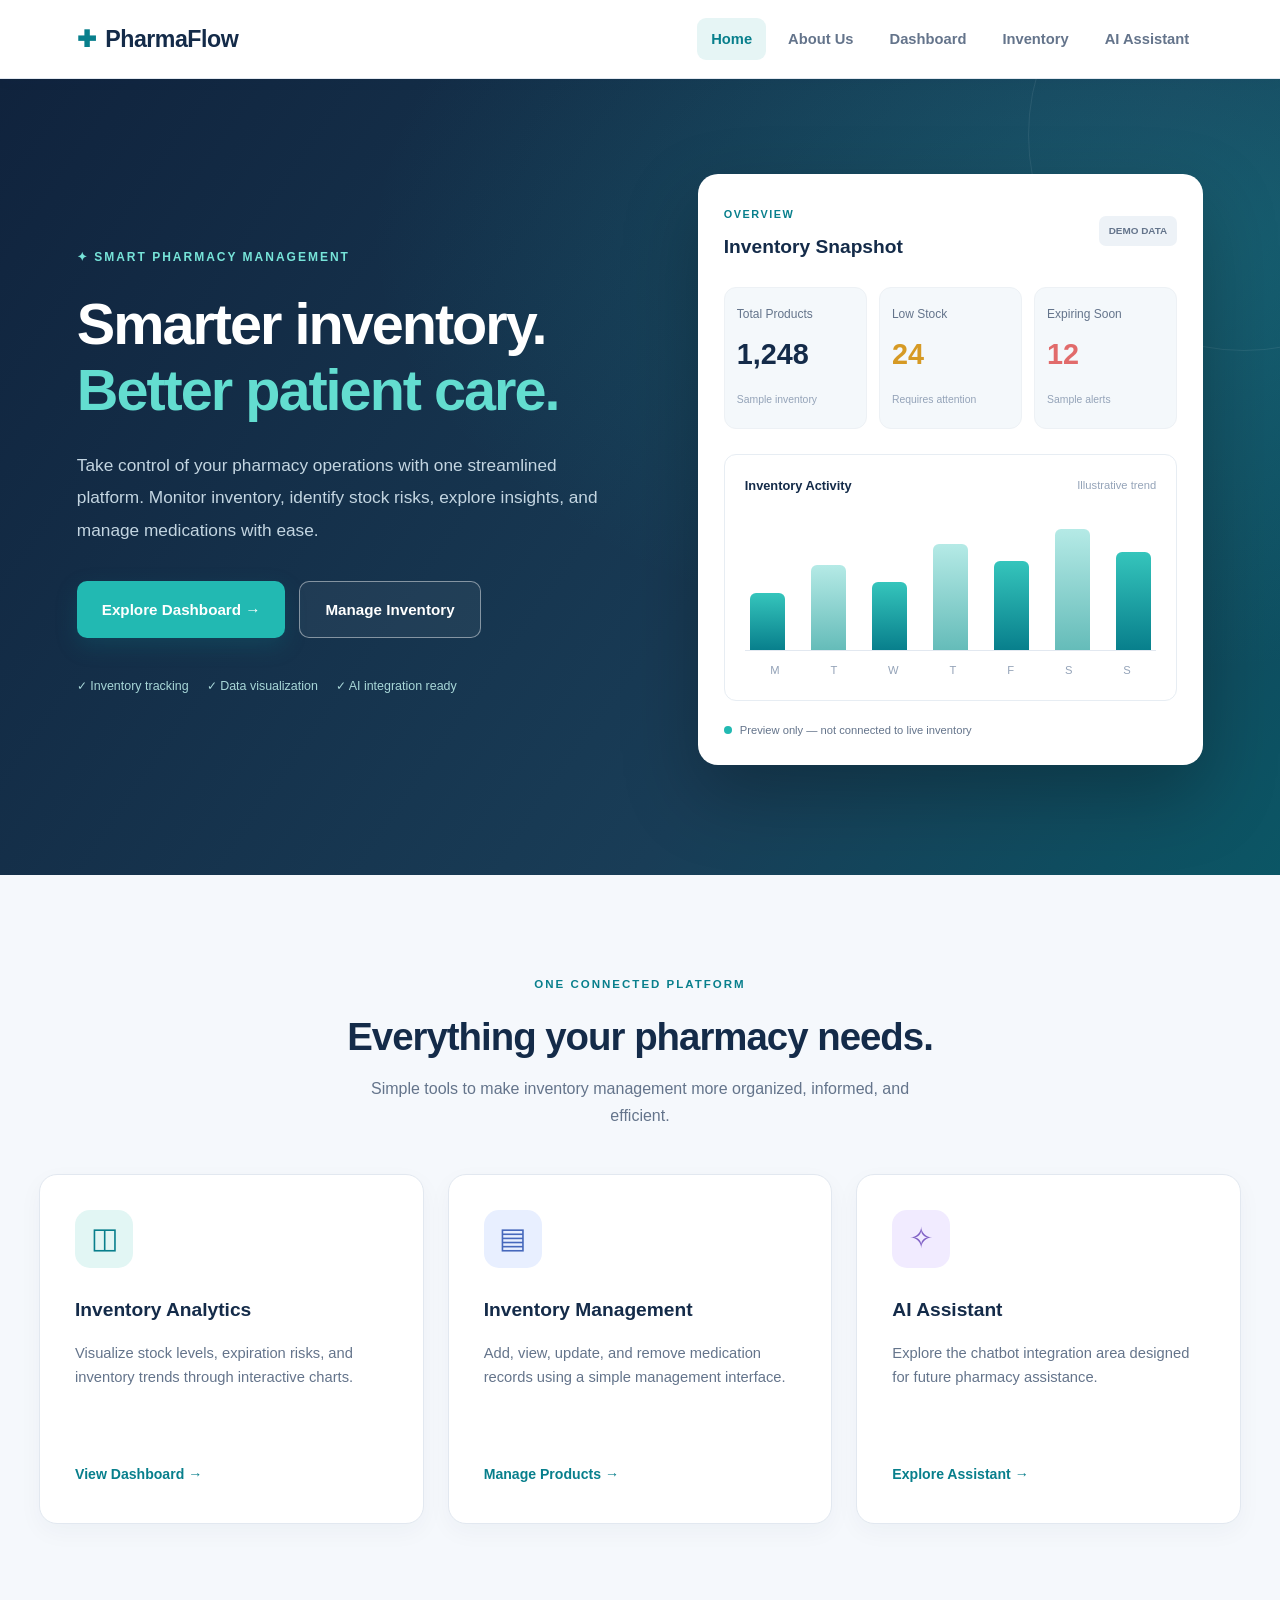
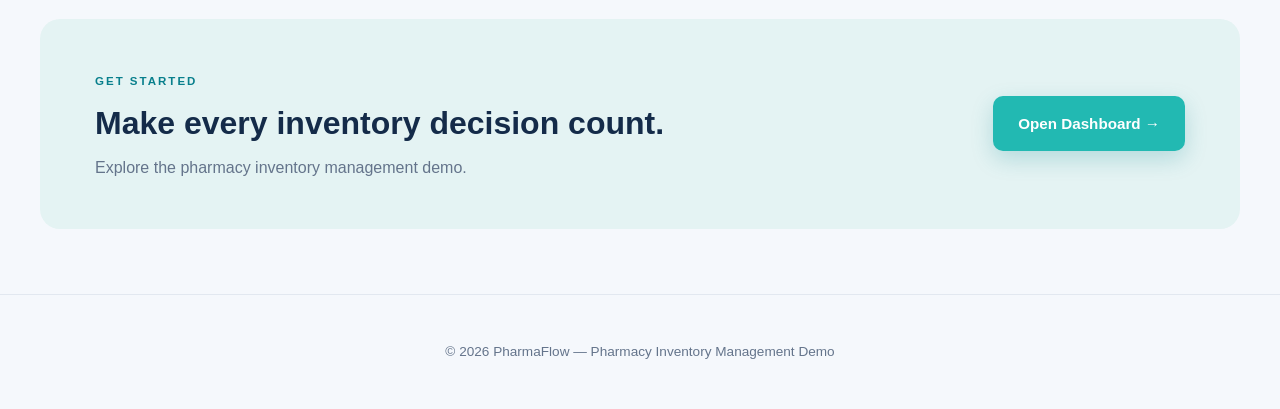
==== Assingment 3 Pharmacy Website/index.html @ 1800942c "Add project files." ====
<!doctype html>
<html lang="en">
<head>
    <meta charset="utf-8">
    <meta name="viewport" content="width=device-width, initial-scale=1">
    <title>PharmaFlow | Inventory Intelligence</title>
    <link rel="stylesheet" href="css/site.css">
</head>

<body class="home-page">

    <header>
        <nav class="site-nav">
            <a class="brand" href="index.html">PharmaFlow</a>
            <div class="nav-links">
                <a class="active" href="index.html">Home</a>
                <a href="aboutus.html">About Us</a>
                <a href="dashboard.html">Dashboard</a>
                <a href="crud.html">Inventory</a>
                <a href="bot.html">AI Assistant</a>
            </div>
        </nav>
    </header>

    <main>

        <!-- HERO SECTION -->
        <section class="home-hero">
            <div class="hero-inner">

                <div class="hero-content">
                    <span class="eyebrow">
                        ✦ SMART PHARMACY MANAGEMENT
                    </span>

                    <h1>
                        Smarter inventory.<br>
                        <span>Better patient care.</span>
                    </h1>

                    <p>
                        Take control of your pharmacy operations
                        with one streamlined platform. Monitor
                        inventory, identify stock risks, explore
                        insights, and manage medications with ease.
                    </p>

                    <div class="hero-buttons">
                        <a href="dashboard.html" class="hero-btn primary">
                            Explore Dashboard &rarr;
                        </a>
                        <a href="crud.html" class="hero-btn secondary">
                            Manage Inventory
                        </a>
                    </div>

                    <div class="hero-highlights">
                        <span>✓ Inventory tracking</span>
                        <span>✓ Data visualization</span>
                        <span>✓ AI integration ready</span>
                    </div>
                </div>

                <!-- DASHBOARD PREVIEW -->
                <div class="hero-preview">
                    <div class="preview-top">
                        <div>
                            <span class="preview-label">OVERVIEW</span>
                            <h3>Inventory Snapshot</h3>
                        </div>
                        <span class="demo-tag">DEMO DATA</span>
                    </div>

                    <div class="preview-stats">
                        <div class="preview-stat">
                            <span>Total Products</span>
                            <strong>1,248</strong>
                            <small>Sample inventory</small>
                        </div>

                        <div class="preview-stat">
                            <span>Low Stock</span>
                            <strong class="warning-text">24</strong>
                            <small>Requires attention</small>
                        </div>

                        <div class="preview-stat">
                            <span>Expiring Soon</span>
                            <strong class="danger-text">12</strong>
                            <small>Sample alerts</small>
                        </div>
                    </div>

                    <div class="preview-chart">
                        <div class="chart-heading">
                            <strong>Inventory Activity</strong>
                            <span>Illustrative trend</span>
                        </div>

                        <div class="bar-chart" aria-label="Decorative sample bar chart">
                            <div style="height:44%"></div>
                            <div style="height:66%"></div>
                            <div style="height:53%"></div>
                            <div style="height:82%"></div>
                            <div style="height:69%"></div>
                            <div style="height:94%"></div>
                            <div style="height:76%"></div>
                        </div>

                        <div class="chart-days">
                            <span>M</span><span>T</span><span>W</span>
                            <span>T</span><span>F</span><span>S</span>
                            <span>S</span>
                        </div>
                    </div>

                    <div class="preview-bottom">
                        <span class="status-dot"></span>
                        Preview only — not connected to live inventory
                    </div>
                </div>

            </div>
        </section>

        <!-- FEATURES -->
        <section class="home-features container">

            <div class="section-intro">
                <span class="section-kicker">ONE CONNECTED PLATFORM</span>
                <h2>Everything your pharmacy needs.</h2>
                <p>
                    Simple tools to make inventory management
                    more organized, informed, and efficient.
                </p>
            </div>

            <div class="feature-grid">

                <a href="dashboard.html" class="feature-tile">
                    <div class="feature-icon teal">◫</div>
                    <h3>Inventory Analytics</h3>
                    <p>
                        Visualize stock levels, expiration risks,
                        and inventory trends through interactive charts.
                    </p>
                    <span class="feature-link">View Dashboard &rarr;</span>
                </a>

                <a href="crud.html" class="feature-tile">
                    <div class="feature-icon blue">▤</div>
                    <h3>Inventory Management</h3>
                    <p>
                        Add, view, update, and remove medication
                        records using a simple management interface.
                    </p>
                    <span class="feature-link">Manage Products &rarr;</span>
                </a>

                <a href="bot.html" class="feature-tile">
                    <div class="feature-icon purple">✧</div>
                    <h3>AI Assistant</h3>
                    <p>
                        Explore the chatbot integration area
                        designed for future pharmacy assistance.
                    </p>
                    <span class="feature-link">Explore Assistant &rarr;</span>
                </a>

            </div>
        </section>

        <!-- CTA -->
        <section class="home-cta">
            <div>
                <span class="section-kicker">GET STARTED</span>
                <h2>Make every inventory decision count.</h2>
                <p>
                    Explore the pharmacy inventory management demo.
                </p>
            </div>
            <a href="dashboard.html" class="hero-btn primary">
                Open Dashboard &rarr;
            </a>
        </section>

    </main>

    <footer class="site-footer">
        <p>© 2026 PharmaFlow — Pharmacy Inventory Management Demo</p>
    </footer>

    <script src="js/main.js"></script>
</body>
</html>
---- Assingment 3 Pharmacy Website/css/site.css ----
/* PHARMACY INVENTORY MANAGEMENT SYSTEM */
/* Modern healthcare dashboard design */

:root {
    --accent: #087f8c;
    --accent-dark: #066875;
    --navy: #142b49;
    --muted: #64748b;
    --bg: #f3f7fb;
    --white: #ffffff;
    --border: #e2e8f0;
    --shadow: 0 8px 28px rgba(20,43,73,.06);
    --radius: 16px;
}

* {
    box-sizing: border-box;
}

body {
    font-family: "Segoe UI", Roboto, Arial, sans-serif;
    margin: 0;
    background: var(--bg);
    color: var(--navy);
    line-height: 1.65;
    min-height: 100vh;
}

/* NAVIGATION */

.site-nav {
    display: flex;
    align-items: center;
    justify-content: space-between;
    gap: 20px;
    background: var(--white);
    padding: 18px 5%;
    border-bottom: 1px solid var(--border);
    box-shadow: 0 2px 14px rgba(20,43,73,.04);
    position: sticky;
    top: 0;
    z-index: 100;
}

    .site-nav .brand {
        font-size: 1.35rem;
        font-weight: 800;
        color: var(--navy);
        text-decoration: none;
        letter-spacing: -.5px;
    }

        .site-nav .brand::before {
            content: "✚";
            color: var(--accent);
            margin-right: 10px;
        }

.nav-links {
    display: flex;
    align-items: center;
    flex-wrap: wrap;
    gap: 8px;
}

    .nav-links a {
        margin: 0;
        padding: 9px 14px;
        text-decoration: none;
        color: var(--muted);
        font-size: .92rem;
        font-weight: 600;
        border-radius: 9px;
        transition: .2s ease;
    }

        .nav-links a:hover,
        .nav-links a:focus-visible {
            background: #e8f6f6;
            color: var(--accent);
        }

/* PAGE LAYOUT */

.container {
    max-width: 1200px;
    margin: 45px auto;
    padding: 0 24px;
}

h1 {
    font-size: clamp(2rem, 4vw, 3.2rem);
    font-weight: 800;
    line-height: 1.2;
    letter-spacing: -1.5px;
    margin-bottom: 20px;
    color: var(--navy);
}

h2 {
    font-size: 1.45rem;
    font-weight: 750;
    color: var(--navy);
    line-height: 1.3;
}

h3 {
    color: var(--navy);
    font-weight: 700;
}

p {
    color: var(--muted);
}

/* HOME PAGE */

.container > h1:first-child {
    max-width: 850px;
}

    .container > h1:first-child + p {
        font-size: 1.12rem;
        max-width: 850px;
        line-height: 1.9;
        margin-bottom: 38px;
    }

.features {
    display: flex;
    gap: 24px;
    margin-top: 32px;
}

    .features article {
        background: var(--white);
        padding: 34px 28px;
        border-radius: var(--radius);
        flex: 1;
        border: 1px solid var(--border);
        box-shadow: var(--shadow);
        transition: transform .25s ease, box-shadow .25s ease;
    }

        .features article:hover {
            transform: translateY(-5px);
            box-shadow: 0 16px 35px rgba(20,43,73,.11);
        }

        .features article::before {
            content: "✦";
            display: flex;
            align-items: center;
            justify-content: center;
            width: 52px;
            height: 52px;
            border-radius: 14px;
            background: #e6f5f5;
            color: var(--accent);
            font-size: 1.8rem;
            margin-bottom: 20px;
        }

        .features article h2 {
            font-size: 1.25rem;
            margin: 0 0 12px;
        }

        .features article p {
            font-size: .95rem;
            margin-bottom: 0;
        }

/* DASHBOARD CHARTS */

.charts {
    display: grid;
    grid-template-columns: repeat(auto-fit, minmax(280px, 1fr));
    gap: 24px;
    margin-top: 30px;
}

.chart-card {
    background: var(--white);
    padding: 26px;
    border-radius: var(--radius);
    border: 1px solid var(--border);
    box-shadow: var(--shadow);
    min-width: 0;
}

    .chart-card h2,
    .chart-card h3 {
        margin-top: 0;
        padding-bottom: 14px;
        border-bottom: 1px solid var(--border);
    }

    .chart-card canvas {
        max-width: 100%;
    }

/* INVENTORY CRUD */

.crud {
    background: var(--white);
    padding: 28px;
    border-radius: var(--radius);
    border: 1px solid var(--border);
    box-shadow: var(--shadow);
    margin-top: 25px;
}

    .crud form {
        display: grid;
        grid-template-columns: repeat(auto-fit, minmax(200px, 1fr));
        gap: 18px;
        align-items: end;
        margin-bottom: 24px;
    }

    .crud label {
        display: flex;
        flex-direction: column;
        gap: 7px;
        color: var(--navy);
        font-size: .9rem;
        font-weight: 650;
    }

input,
select,
textarea {
    width: 100%;
    padding: 12px 14px;
    border: 1px solid #cbd5e1;
    border-radius: 9px;
    font: inherit;
    color: var(--navy);
    background: #fff;
    transition: border-color .2s, box-shadow .2s;
}

    input:focus,
    select:focus,
    textarea:focus {
        outline: none;
        border-color: var(--accent);
        box-shadow: 0 0 0 3px rgba(8,127,140,.12);
    }

.form-actions {
    grid-column: 1 / -1;
    display: flex;
    flex-wrap: wrap;
    gap: 10px;
}

/* BUTTONS */

button,
input[type="submit"],
.btn {
    display: inline-block;
    background: var(--accent);
    color: white;
    border: 1px solid transparent;
    border-radius: 9px;
    padding: 11px 20px;
    font: inherit;
    font-weight: 650;
    cursor: pointer;
    transition: background .2s, transform .2s;
}

    button:hover,
    input[type="submit"]:hover,
    .btn:hover {
        background: var(--accent-dark);
        transform: translateY(-1px);
    }

    button:focus-visible,
    a:focus-visible {
        outline: 3px solid #69cbd1;
        outline-offset: 3px;
    }

    button:disabled {
        opacity: .5;
        cursor: not-allowed;
        transform: none;
    }

/* INVENTORY TABLE */

table {
    width: 100%;
    border-collapse: separate;
    border-spacing: 0;
    background: var(--white);
    border: 1px solid var(--border);
    border-radius: 12px;
    overflow: hidden;
    margin-top: 24px;
}

th {
    background: #eaf3f7;
    color: var(--navy);
    font-size: .82rem;
    text-transform: uppercase;
    letter-spacing: .6px;
    font-weight: 750;
}

th,
td {
    padding: 16px 18px;
    border-bottom: 1px solid var(--border);
    text-align: left;
}

tbody tr:hover {
    background: #f5fafb;
}

tbody tr:last-child td {
    border-bottom: none;
}

td button {
    padding: 7px 12px;
    font-size: .85rem;
    margin: 2px;
}

/* ABOUT US */

.team {
    display: flex;
    flex-wrap: wrap;
    gap: 24px;
    margin-top: 28px;
}

.member {
    background: var(--white);
    padding: 30px;
    border-radius: var(--radius);
    border: 1px solid var(--border);
    box-shadow: var(--shadow);
    flex: 1;
    min-width: 230px;
}

    .member h2,
    .member h3 {
        margin-top: 0;
    }

/* CHATBOT */

.bot-embed {
    background: var(--white);
    padding: 30px;
    border-radius: var(--radius);
    border: 1px solid var(--border);
    box-shadow: var(--shadow);
    margin-top: 24px;
    min-height: 260px;
}

    .bot-embed iframe {
        width: 100%;
        border: none;
        border-radius: 10px;
    }

/* FOOTER */

.site-footer {
    padding: 32px 20px;
    text-align: center;
    color: var(--muted);
    font-size: .85rem;
    margin-top: 60px;
    border-top: 1px solid var(--border);
}

/* MOBILE */

@media (max-width: 768px) {
    .site-nav {
        flex-direction: column;
        align-items: flex-start;
        padding: 16px 20px;
    }

    .nav-links {
        gap: 4px;
    }

        .nav-links a {
            padding: 8px 10px;
        }

    .container {
        margin: 28px auto;
        padding: 0 16px;
    }

    .features,
    .team {
        flex-direction: column;
    }

        .features article {
            padding: 25px;
        }

    .crud {
        padding: 18px;
    }

    .chart-card {
        padding: 18px;
    }

    th,
    td {
        padding: 10px;
        font-size: .85rem;
    }
}

/* ===== PHARMAFLOW HOMEPAGE ===== */

.home-page {
    background: #f5f8fc;
}

    .home-page .site-nav {
        padding: 18px 6%;
    }

        .home-page .site-nav .brand {
            font-size: 1.45rem;
        }

    .home-page .nav-links a.active {
        background: #e6f5f5;
        color: #087f8c;
    }

/* HERO */

.home-hero {
    background: radial-gradient(ellipse at 90% 20%, rgba(26, 175, 177, .25), transparent 48%), linear-gradient(125deg, #10233d, #193d57 65%, #0b5665);
    padding: 95px 6% 110px;
    position: relative;
    overflow: hidden;
}

    .home-hero::after {
        content: "";
        position: absolute;
        width: 430px;
        height: 430px;
        border: 1px solid rgba(255,255,255,.08);
        border-radius: 50%;
        right: -180px;
        top: -160px;
        pointer-events: none;
    }

.hero-inner {
    max-width: 1250px;
    margin: auto;
    display: grid;
    grid-template-columns: 1.1fr 1fr;
    align-items: center;
    gap: 65px;
}

.hero-content {
    position: relative;
    z-index: 1;
}

.eyebrow {
    display: inline-block;
    color: #77e4d9;
    font-size: .75rem;
    font-weight: 800;
    letter-spacing: 2px;
    margin-bottom: 25px;
}

.home-hero h1 {
    color: white;
    font-size: clamp(2.6rem, 4.5vw, 4.5rem);
    line-height: 1.13;
    letter-spacing: -2px;
    margin: 0 0 26px;
}

    .home-hero h1 span {
        color: #63ddd0;
    }

.home-hero p {
    color: #c3d5e1;
    font-size: 1.08rem;
    line-height: 1.9;
    max-width: 540px;
    margin-bottom: 34px;
}

.hero-buttons {
    display: flex;
    gap: 14px;
    flex-wrap: wrap;
}

.hero-btn {
    display: inline-flex;
    align-items: center;
    justify-content: center;
    padding: 15px 25px;
    border-radius: 10px;
    font-size: .95rem;
    font-weight: 750;
    text-decoration: none;
    transition: .25s ease;
}

    .hero-btn.primary {
        background: #22b9b2;
        color: #fff;
        box-shadow: 0 8px 22px rgba(10, 130, 140, .22);
    }

        .hero-btn.primary:hover {
            background: #149b99;
            transform: translateY(-3px);
        }

    .hero-btn.secondary {
        border: 1px solid rgba(255,255,255,.45);
        color: white;
        background: rgba(255,255,255,.05);
    }

        .hero-btn.secondary:hover {
            background: rgba(255,255,255,.15);
        }

.hero-highlights {
    display: flex;
    flex-wrap: wrap;
    gap: 18px;
    margin-top: 38px;
    color: #a8d7d8;
    font-size: .78rem;
}

/* DASHBOARD PREVIEW */

.hero-preview {
    background: white;
    border-radius: 20px;
    padding: 26px;
    box-shadow: 0 30px 75px rgba(0,0,0,.25);
    position: relative;
    z-index: 1;
}

.preview-top {
    display: flex;
    align-items: center;
    justify-content: space-between;
    gap: 12px;
    margin-bottom: 25px;
}

.preview-label {
    color: #087f8c;
    font-size: .68rem;
    font-weight: 800;
    letter-spacing: 1.5px;
}

.preview-top h3 {
    margin: 4px 0 0;
    font-size: 1.2rem;
}

.demo-tag {
    background: #edf2f7;
    color: #64748b;
    font-size: .62rem;
    font-weight: 800;
    padding: 7px 10px;
    border-radius: 7px;
    white-space: nowrap;
}

.preview-stats {
    display: grid;
    grid-template-columns: repeat(3, 1fr);
    gap: 12px;
}

.preview-stat {
    background: #f4f8fb;
    border: 1px solid #edf1f5;
    padding: 17px 12px;
    border-radius: 12px;
    min-width: 0;
}

    .preview-stat span {
        display: block;
        color: #64748b;
        font-size: .75rem;
    }

    .preview-stat strong {
        display: block;
        color: #142b49;
        font-size: 1.8rem;
        margin: 6px 0;
    }

    .preview-stat small {
        color: #94a3b8;
        font-size: .65rem;
    }

    .preview-stat .warning-text {
        color: #d69a24;
    }

    .preview-stat .danger-text {
        color: #e16b6b;
    }

/* PREVIEW CHART */

.preview-chart {
    margin-top: 25px;
    padding: 20px;
    border: 1px solid #e7edf3;
    border-radius: 12px;
}

.chart-heading {
    display: flex;
    justify-content: space-between;
    gap: 10px;
    align-items: center;
    font-size: .8rem;
}

    .chart-heading span {
        color: #94a3b8;
        font-size: .7rem;
    }

.bar-chart {
    height: 130px;
    display: flex;
    align-items: end;
    justify-content: space-around;
    gap: 15px;
    margin-top: 25px;
    border-bottom: 1px solid #e2e8f0;
}

    .bar-chart div {
        width: 100%;
        max-width: 35px;
        background: linear-gradient(#35c5bc, #087f8c);
        border-radius: 6px 6px 0 0;
    }

        .bar-chart div:nth-child(even) {
            background: linear-gradient(#b5eae6, #65bcb9);
        }

.chart-days {
    display: flex;
    justify-content: space-around;
    color: #94a3b8;
    font-size: .7rem;
    margin-top: 10px;
}

.preview-bottom {
    margin-top: 20px;
    font-size: .7rem;
    color: #64748b;
    display: flex;
    align-items: center;
    gap: 8px;
}

.status-dot {
    width: 8px;
    height: 8px;
    border-radius: 50%;
    background: #22b9b2;
}

/* FEATURE SECTION */

.home-features {
    max-width: 1250px;
    margin: 0 auto;
    padding: 95px 24px;
}

.section-intro {
    text-align: center;
    margin-bottom: 45px;
}

.section-kicker {
    font-size: .72rem;
    font-weight: 800;
    color: #087f8c;
    letter-spacing: 2px;
}

.section-intro h2 {
    font-size: clamp(2rem, 3vw, 2.8rem);
    letter-spacing: -1px;
    margin: 15px 0;
}

.section-intro p {
    max-width: 550px;
    margin: auto;
}

.feature-grid {
    display: grid;
    grid-template-columns: repeat(3, 1fr);
    gap: 24px;
}

.feature-tile {
    display: block;
    background: white;
    padding: 35px;
    border: 1px solid #e2e8f0;
    border-radius: 18px;
    text-decoration: none;
    box-shadow: 0 8px 25px rgba(20,43,73,.04);
    transition: .25s ease;
}

    .feature-tile:hover {
        transform: translateY(-7px);
        box-shadow: 0 18px 40px rgba(20,43,73,.12);
        border-color: #a7dddb;
    }

.feature-icon {
    width: 58px;
    height: 58px;
    display: flex;
    align-items: center;
    justify-content: center;
    border-radius: 15px;
    font-size: 1.8rem;
    margin-bottom: 26px;
}

    .feature-icon.teal {
        background: #e2f6f4;
        color: #087f8c;
    }

    .feature-icon.blue {
        background: #e8efff;
        color: #4668bc;
    }

    .feature-icon.purple {
        background: #f1ebff;
        color: #8061c6;
    }

.feature-tile h3 {
    font-size: 1.2rem;
    margin-bottom: 12px;
}

.feature-tile p {
    font-size: .92rem;
    min-height: 90px;
}

.feature-link {
    display: inline-block;
    margin-top: 18px;
    color: #087f8c;
    font-weight: 750;
    font-size: .88rem;
}

/* BOTTOM CTA */

.home-cta {
    max-width: 1200px;
    margin: 0 auto 65px;
    padding: 48px 55px;
    border-radius: 20px;
    background: #e4f3f3;
    display: flex;
    justify-content: space-between;
    align-items: center;
    gap: 25px;
}

    .home-cta h2 {
        font-size: clamp(1.5rem, 2.5vw, 2.2rem);
        margin: 10px 0;
    }

    .home-cta p {
        margin: 0;
    }

/* RESPONSIVE */

@media (max-width: 950px) {
    .hero-inner {
        grid-template-columns: 1fr;
        gap: 45px;
    }

    .home-hero {
        padding: 65px 5%;
    }

    .feature-grid {
        grid-template-columns: 1fr;
    }

    .feature-tile p {
        min-height: 0;
    }
}

@media (max-width: 600px) {
    .home-hero h1 {
        font-size: 2.6rem;
    }

    .hero-preview {
        padding: 15px;
    }

    .preview-stats {
        gap: 6px;
    }

    .preview-stat {
        padding: 10px 7px;
    }

        .preview-stat strong {
            font-size: 1.3rem;
        }

        .preview-stat span,
        .preview-stat small {
            font-size: .6rem;
        }

    .home-features {
        padding: 60px 16px;
    }

    .home-cta {
        margin: 0 16px 35px;
        padding: 30px;
        flex-direction: column;
        align-items: flex-start;
    }
}

/* ===== PHARMAFLOW ABOUT US PAGE ===== */

.about-page {
    background: #f5f8fc;
}

    .about-page .nav-links a.active {
        background: #e6f5f5;
        color: #087f8c;
    }

/* ABOUT HERO */

.about-hero {
    background: radial-gradient(ellipse at 85% 25%, rgba(26,175,177,.25), transparent 48%), linear-gradient(125deg, #10233d, #193d57 65%, #0b5665);
    padding: 100px 24px 110px;
    text-align: center;
    position: relative;
    overflow: hidden;
}

    .about-hero::before,
    .about-hero::after {
        content: "";
        position: absolute;
        border: 1px solid rgba(255,255,255,.08);
        border-radius: 50%;
        pointer-events: none;
    }

    .about-hero::before {
        width: 430px;
        height: 430px;
        top: -230px;
        right: -100px;
    }

    .about-hero::after {
        width: 300px;
        height: 300px;
        bottom: -190px;
        left: -120px;
    }

.about-hero-inner {
    max-width: 850px;
    margin: auto;
    position: relative;
    z-index: 1;
}

.about-hero h1 {
    color: white;
    font-size: clamp(2.5rem, 5vw, 4.4rem);
    line-height: 1.15;
    letter-spacing: -2px;
    margin: 10px 0 25px;
}

    .about-hero h1 span {
        color: #63ddd0;
    }

.about-hero p {
    color: #c3d5e1;
    font-size: 1.08rem;
    line-height: 1.9;
    max-width: 690px;
    margin: 0 auto 35px;
}

/* PROJECT OVERVIEW */

.about-overview {
    max-width: 1250px;
    padding-top: 90px;
    padding-bottom: 90px;
    margin-top: 0;
    margin-bottom: 0;
}

.about-info-grid {
    display: grid;
    grid-template-columns: repeat(3, 1fr);
    gap: 24px;
}

.about-info-card {
    background: white;
    border: 1px solid #e2e8f0;
    border-radius: 18px;
    padding: 35px;
    box-shadow: 0 8px 25px rgba(20,43,73,.04);
    transition: .25s ease;
}

    .about-info-card:hover {
        transform: translateY(-5px);
        box-shadow: 0 18px 40px rgba(20,43,73,.1);
    }

.about-info-icon {
    width: 58px;
    height: 58px;
    background: #e2f6f4;
    color: #087f8c;
    border-radius: 15px;
    display: flex;
    align-items: center;
    justify-content: center;
    font-size: 1.8rem;
    margin-bottom: 24px;
}

.about-info-card h3 {
    font-size: 1.2rem;
    margin: 0 0 12px;
}

.about-info-card p {
    font-size: .94rem;
    margin: 0;
}

/* TEAM SECTION */

.about-team-section {
    background: #eaf1f7;
    padding: 85px 0 95px;
}

    .about-team-section .container {
        max-width: 1250px;
        margin-top: 0;
        margin-bottom: 0;
    }

.about-team-grid {
    display: grid;
    grid-template-columns: repeat(3, 1fr);
    gap: 26px;
    margin-top: 45px;
}

.about-member-card {
    background: white;
    border-radius: 20px;
    overflow: hidden;
    border: 1px solid #dfe8f0;
    box-shadow: 0 10px 30px rgba(20,43,73,.07);
    transition: transform .25s ease, box-shadow .25s ease;
}

    .about-member-card:hover {
        transform: translateY(-7px);
        box-shadow: 0 20px 45px rgba(20,43,73,.14);
    }

.member-banner {
    height: 100px;
    background: radial-gradient(circle at 80% 20%, rgba(99,221,208,.35), transparent 50%), linear-gradient(125deg, #142b49, #087f8c);
}

.member-avatar {
    width: 86px;
    height: 86px;
    border-radius: 22px;
    background: #dff5f2;
    color: #087f8c;
    border: 5px solid white;
    display: flex;
    align-items: center;
    justify-content: center;
    font-size: 2rem;
    font-weight: 800;
    margin: -43px 0 0 25px;
    position: relative;
}

.member-content {
    padding: 18px 27px 30px;
}

.member-number {
    font-size: .7rem;
    letter-spacing: 1.5px;
    color: #087f8c;
    font-weight: 800;
}

.member-content h3 {
    font-size: 1.6rem;
    margin: 8px 0 4px;
}

.member-role {
    color: #087f8c;
    font-size: .9rem;
    font-weight: 700;
}

.member-divider {
    height: 1px;
    background: #e2e8f0;
    margin: 24px 0;
}

.member-content h4 {
    font-size: .85rem;
    text-transform: uppercase;
    letter-spacing: 1px;
    margin: 0 0 10px;
}

.member-content p {
    font-size: .9rem;
    min-height: 88px;
}

.member-tags {
    display: flex;
    flex-wrap: wrap;
    gap: 7px;
    margin-top: 20px;
}

    .member-tags span {
        background: #eaf5f5;
        color: #087f8c;
        padding: 6px 10px;
        border-radius: 7px;
        font-size: .7rem;
        font-weight: 700;
    }

/* MOBILE */

@media (max-width: 950px) {
    .about-info-grid,
    .about-team-grid {
        grid-template-columns: 1fr;
    }

    .about-info-card {
        padding: 27px;
    }

    .member-content p {
        min-height: 0;
    }

    .about-hero {
        padding: 75px 20px;
    }
}

@media (max-width: 600px) {
    .about-overview {
        padding-top: 60px;
        padding-bottom: 60px;
    }

    .about-team-section {
        padding: 60px 0;
    }

    .about-hero h1 {
        font-size: 2.5rem;
    }
}

/* ===== PHARMAFLOW DASHBOARD ===== */

.dashboard-page {
    background: #f5f8fc;
}

    .dashboard-page .nav-links a.active {
        background: #e6f5f5;
        color: #087f8c;
    }

/* HERO */

.dashboard-hero {
    background: radial-gradient(ellipse at 85% 20%, rgba(26,175,177,.25), transparent 48%), linear-gradient(125deg, #10233d, #193d57 65%, #0b5665);
    padding: 78px 6% 88px;
}

.dashboard-hero-inner {
    max-width: 1250px;
    margin: auto;
    display: flex;
    align-items: center;
    justify-content: space-between;
    gap: 30px;
}

.dashboard-hero h1 {
    color: white;
    font-size: clamp(2.5rem, 4vw, 4rem);
    letter-spacing: -1.8px;
    margin: 10px 0 18px;
}

    .dashboard-hero h1 span {
        color: #63ddd0;
    }

.dashboard-hero p {
    color: #c3d5e1;
    font-size: 1.05rem;
    max-width: 600px;
    line-height: 1.85;
    margin: 0;
}

.dashboard-hero .hero-btn {
    flex-shrink: 0;
}

/* MAIN LAYOUT */

.dashboard-content {
    max-width: 1250px;
    margin: 0 auto;
    padding-top: 60px;
    padding-bottom: 70px;
}

.dashboard-section-heading {
    display: flex;
    align-items: end;
    justify-content: space-between;
    gap: 20px;
    margin-bottom: 28px;
}

    .dashboard-section-heading h2 {
        font-size: clamp(1.7rem, 3vw, 2.3rem);
        letter-spacing: -.8px;
        margin: 10px 0;
    }

    .dashboard-section-heading p {
        margin: 0;
    }

.dashboard-demo-badge {
    background: #e7f3f3;
    color: #087f8c;
    padding: 9px 13px;
    border-radius: 8px;
    font-size: .7rem;
    font-weight: 800;
    letter-spacing: .5px;
    white-space: nowrap;
}

/* SUMMARY CARDS */

.dashboard-summary-grid {
    display: grid;
    grid-template-columns: repeat(3, 1fr);
    gap: 22px;
}

.dashboard-summary-card {
    display: flex;
    align-items: flex-start;
    gap: 18px;
    background: white;
    padding: 25px;
    border-radius: 16px;
    border: 1px solid #e2e8f0;
    box-shadow: 0 8px 25px rgba(20,43,73,.04);
    transition: .25s ease;
}

    .dashboard-summary-card:hover {
        transform: translateY(-4px);
        box-shadow: 0 15px 30px rgba(20,43,73,.09);
    }

.summary-icon {
    width: 50px;
    height: 50px;
    flex-shrink: 0;
    border-radius: 13px;
    display: flex;
    align-items: center;
    justify-content: center;
    font-size: 1.6rem;
}

    .summary-icon.teal {
        background: #e2f6f4;
        color: #087f8c;
    }

    .summary-icon.orange {
        background: #fff1df;
        color: #d69327;
    }

    .summary-icon.purple {
        background: #f1ebff;
        color: #8061c6;
    }

.summary-label {
    font-size: .73rem;
    color: #64748b;
    font-weight: 650;
}

.dashboard-summary-card h3 {
    font-size: 1.35rem;
    margin: 5px 0;
}

.dashboard-summary-card p {
    font-size: .8rem;
    margin: 0;
}

/* ANALYTICS SECTION */

.dashboard-analytics {
    margin-top: 75px;
}

.dashboard-chart-grid {
    display: grid;
    grid-template-columns: repeat(2, minmax(0, 1fr));
    gap: 24px;
}

.dashboard-chart-panel {
    min-width: 0;
    background: white;
    border: 1px solid #e2e8f0;
    border-radius: 18px;
    padding: 28px;
    box-shadow: 0 8px 28px rgba(20,43,73,.05);
}

    .dashboard-chart-panel:last-child {
        grid-column: 1 / -1;
    }

.dashboard-chart-header {
    display: flex;
    justify-content: space-between;
    align-items: flex-start;
    gap: 15px;
    padding-bottom: 20px;
    border-bottom: 1px solid #edf1f5;
}

.chart-category {
    font-size: .67rem;
    color: #087f8c;
    font-weight: 800;
    letter-spacing: 1.5px;
}

.dashboard-chart-header h3 {
    font-size: 1.2rem;
    margin: 6px 0;
}

.dashboard-chart-header p {
    font-size: .82rem;
    margin: 0;
}

.chart-symbol {
    background: #e8f6f6;
    color: #087f8c;
    padding: 9px 13px;
    border-radius: 10px;
    font-size: 1.3rem;
}

/* CHART CONTAINERS */

.dashboard-canvas-wrap {
    position: relative;
    width: 100%;
    min-width: 0;
    height: 300px;
    padding: 22px 0;
}

    .dashboard-canvas-wrap canvas {
        display: block;
        max-width: 100%;
        max-height: 100%;
    }

.dashboard-chart-panel:last-child
.dashboard-canvas-wrap {
    height: 340px;
}

.dashboard-chart-footer {
    border-top: 1px solid #edf1f5;
    padding-top: 15px;
    color: #94a3b8;
    font-size: .72rem;
    display: flex;
    align-items: center;
    gap: 8px;
}

.chart-live-dot {
    width: 7px;
    height: 7px;
    background: #22b9b2;
    border-radius: 50%;
}

/* INFORMATION PANEL */

.dashboard-info-panel {
    margin-top: 60px;
    padding: 35px;
    border-radius: 18px;
    background: #e4f3f3;
    display: flex;
    align-items: center;
    gap: 25px;
}

.dashboard-info-icon {
    background: white;
    color: #087f8c;
    width: 60px;
    height: 60px;
    flex-shrink: 0;
    border-radius: 15px;
    display: flex;
    align-items: center;
    justify-content: center;
    font-size: 2rem;
}

.dashboard-info-text {
    flex: 1;
}

    .dashboard-info-text h3 {
        margin: 0 0 8px;
        font-size: 1.2rem;
    }

    .dashboard-info-text p {
        margin: 0;
        font-size: .88rem;
    }

.dashboard-info-link {
    color: #087f8c;
    text-decoration: none;
    font-weight: 750;
    font-size: .85rem;
    white-space: nowrap;
}

    .dashboard-info-link:hover {
        text-decoration: underline;
    }

/* RESPONSIVE */

@media (max-width: 950px) {
    .dashboard-summary-grid {
        grid-template-columns: 1fr;
    }

    .dashboard-chart-grid {
        grid-template-columns: 1fr;
    }

    .dashboard-chart-panel:last-child {
        grid-column: auto;
    }

    .dashboard-hero-inner {
        flex-direction: column;
        align-items: flex-start;
    }

    .dashboard-info-panel {
        flex-wrap: wrap;
    }
}

@media (max-width: 600px) {
    .dashboard-hero {
        padding: 60px 20px;
    }

    .dashboard-content {
        padding-top: 40px;
    }

    .dashboard-section-heading {
        align-items: flex-start;
        flex-direction: column;
    }

    .dashboard-chart-panel {
        padding: 18px;
    }

        .dashboard-canvas-wrap,
        .dashboard-chart-panel:last-child
        .dashboard-canvas-wrap {
            height: 270px;
        }

    .dashboard-info-panel {
        padding: 25px;
    }
}

/* ===== PHARMAFLOW INVENTORY PAGE ===== */

.inventory-page {
    background: #f5f8fc;
}

    .inventory-page .nav-links a.active {
        background: #e6f5f5;
        color: #087f8c;
    }

/* HERO */

.inventory-hero {
    background: radial-gradient(ellipse at 85% 20%, rgba(26,175,177,.25), transparent 48%), linear-gradient(125deg, #10233d, #193d57 65%, #0b5665);
    padding: 78px 6% 88px;
}

.inventory-hero-inner {
    max-width: 1250px;
    margin: auto;
    display: flex;
    align-items: center;
    justify-content: space-between;
    gap: 30px;
}

.inventory-hero h1 {
    color: white;
    font-size: clamp(2.5rem, 4vw, 4rem);
    letter-spacing: -1.8px;
    margin: 10px 0 18px;
}

    .inventory-hero h1 span {
        color: #63ddd0;
    }

.inventory-hero p {
    color: #c3d5e1;
    font-size: 1.05rem;
    max-width: 600px;
    line-height: 1.85;
    margin: 0;
}

/* CONTENT */

.inventory-content {
    max-width: 1250px;
    margin: 0 auto;
    padding-top: 60px;
    padding-bottom: 65px;
}

.inventory-intro {
    display: flex;
    align-items: flex-end;
    justify-content: space-between;
    gap: 20px;
    margin-bottom: 28px;
}

    .inventory-intro h2 {
        font-size: clamp(1.7rem, 3vw, 2.3rem);
        letter-spacing: -.8px;
        margin: 10px 0;
    }

    .inventory-intro p {
        margin: 0;
    }

.inventory-demo-badge {
    background: #e7f3f3;
    color: #087f8c;
    padding: 9px 13px;
    border-radius: 8px;
    font-size: .7rem;
    font-weight: 800;
    white-space: nowrap;
}

/* WORKSPACE */

.inventory-page .inventory-workspace {
    background: transparent;
    padding: 0;
    border: none;
    box-shadow: none;
    margin: 0;
}

.inventory-form-panel,
.inventory-table-panel {
    background: white;
    border: 1px solid #e2e8f0;
    border-radius: 18px;
    padding: 32px;
    box-shadow: 0 8px 28px rgba(20,43,73,.05);
}

.inventory-table-panel {
    margin-top: 28px;
}

.inventory-panel-heading {
    display: flex;
    align-items: center;
    gap: 18px;
    margin-bottom: 30px;
    padding-bottom: 23px;
    border-bottom: 1px solid #edf1f5;
}

.inventory-heading-icon {
    background: #e2f6f4;
    color: #087f8c;
    width: 55px;
    height: 55px;
    border-radius: 14px;
    display: flex;
    align-items: center;
    justify-content: center;
    font-size: 1.7rem;
    flex-shrink: 0;
}

.inventory-eyebrow {
    color: #087f8c;
    font-size: .68rem;
    letter-spacing: 1.4px;
    font-weight: 800;
}

.inventory-panel-heading h3,
.inventory-table-heading h3 {
    font-size: 1.3rem;
    margin: 5px 0;
}

.inventory-panel-heading p,
.inventory-table-heading p {
    font-size: .85rem;
    margin: 0;
}

/* FORM */

.inventory-page .crud form {
    display: grid;
    grid-template-columns: repeat(2, minmax(0, 1fr));
    gap: 22px;
    margin-bottom: 0;
}

.inventory-page .crud label {
    display: flex;
    flex-direction: column;
    gap: 9px;
    font-weight: 700;
    font-size: .88rem;
    color: #142b49;
}

.inventory-page .crud input:not([type="hidden"]) {
    width: 100%;
    background: #f9fbfd;
    border: 1px solid #dce5ed;
    padding: 14px 16px;
    border-radius: 10px;
    font-size: .95rem;
}

.inventory-page .crud input:focus {
    outline: none;
    border-color: #087f8c;
    box-shadow: 0 0 0 3px rgba(8,127,140,.12);
    background: white;
}

.inventory-page .form-actions {
    grid-column: 1 / -1;
    display: flex;
    gap: 12px;
    margin-top: 8px;
}

.inventory-page .inventory-save-btn {
    background: #087f8c;
    color: white;
    padding: 13px 25px;
}

    .inventory-page .inventory-save-btn:hover {
        background: #066875;
    }

.inventory-page .inventory-reset-btn {
    background: #edf2f7;
    color: #334155;
    border: 1px solid #dce5ed;
    padding: 13px 25px;
}

    .inventory-page .inventory-reset-btn:hover {
        background: #dfe8f0;
    }

/* TABLE */

.inventory-table-heading {
    display: flex;
    align-items: center;
    justify-content: space-between;
    gap: 20px;
    margin-bottom: 20px;
}

.inventory-table-label {
    background: #f1f5f9;
    color: #64748b;
    padding: 8px 12px;
    border-radius: 8px;
    font-size: .7rem;
    font-weight: 750;
    white-space: nowrap;
}

.inventory-table-scroll {
    overflow-x: auto;
}

.inventory-page #itemsTable {
    margin-top: 0;
    min-width: 680px;
    border: 1px solid #e2e8f0;
}

    .inventory-page #itemsTable th {
        background: #edf5f7;
        color: #142b49;
        font-size: .72rem;
        letter-spacing: .6px;
        padding: 16px;
    }

    .inventory-page #itemsTable td {
        padding: 16px;
        font-size: .88rem;
        color: #334155;
    }

    .inventory-page #itemsTable tbody tr:hover {
        background: #f5fafb;
    }

    .inventory-page #itemsTable td button {
        padding: 8px 12px;
        border-radius: 7px;
        font-size: .78rem;
        margin: 3px;
    }

/* INFORMATION PANEL */

.inventory-info-panel {
    background: #e4f3f3;
    border-radius: 18px;
    padding: 32px;
    margin-top: 30px;
    display: flex;
    align-items: center;
    gap: 22px;
}

.inventory-info-icon {
    background: white;
    color: #087f8c;
    width: 58px;
    height: 58px;
    border-radius: 15px;
    display: flex;
    align-items: center;
    justify-content: center;
    font-size: 1.8rem;
    flex-shrink: 0;
}

.inventory-info-panel h3 {
    margin: 0 0 8px;
}

.inventory-info-panel p {
    margin: 0;
    font-size: .9rem;
}

/* MOBILE */

@media (max-width: 768px) {
    .inventory-hero {
        padding: 60px 20px;
    }

    .inventory-hero-inner {
        flex-direction: column;
        align-items: flex-start;
    }

    .inventory-intro {
        flex-direction: column;
        align-items: flex-start;
    }

    .inventory-page .crud form {
        grid-template-columns: 1fr;
    }

    .inventory-form-panel,
    .inventory-table-panel {
        padding: 20px;
    }

    .inventory-table-heading {
        flex-direction: column;
        align-items: flex-start;
    }

    .inventory-info-panel {
        align-items: flex-start;
        padding: 23px;
    }
}

@media (max-width: 480px) {
    .inventory-page .form-actions {
        flex-direction: column;
    }

        .inventory-page .form-actions button {
            width: 100%;
        }
}

/* ===== PHARMAFLOW AI ASSISTANT ===== */

.bot-page {
    background: #f5f8fc;
}

    .bot-page .nav-links a.active {
        background: #e6f5f5;
        color: #087f8c;
    }

/* HERO */

.bot-hero {
    background: radial-gradient(ellipse at 85% 20%, rgba(26,175,177,.25), transparent 48%), linear-gradient(125deg, #10233d, #193d57 65%, #0b5665);
    padding: 85px 24px 100px;
    text-align: center;
}

.bot-hero-inner {
    max-width: 850px;
    margin: auto;
}

.bot-hero h1 {
    color: white;
    font-size: clamp(2.5rem, 5vw, 4.4rem);
    line-height: 1.15;
    letter-spacing: -2px;
    margin: 12px 0 24px;
}

    .bot-hero h1 span {
        color: #63ddd0;
    }

.bot-hero p {
    color: #c3d5e1;
    max-width: 680px;
    margin: 0 auto 25px;
    font-size: 1.05rem;
    line-height: 1.85;
}

.bot-demo-label {
    display: inline-block;
    padding: 9px 16px;
    border-radius: 25px;
    border: 1px solid rgba(99,221,208,.4);
    color: #7ce3d9;
    font-size: .7rem;
    font-weight: 800;
    letter-spacing: 1.5px;
}

/* WORKSPACE */

.bot-workspace {
    max-width: 1250px;
    margin: 0 auto;
    padding-top: 65px;
    padding-bottom: 75px;
}

.bot-workspace-heading {
    margin-bottom: 30px;
}

    .bot-workspace-heading h2 {
        font-size: clamp(1.8rem, 3vw, 2.3rem);
        margin: 10px 0;
        letter-spacing: -.8px;
    }

    .bot-workspace-heading p {
        margin: 0;
    }

.bot-layout {
    display: grid;
    grid-template-columns: 300px minmax(0, 1fr);
    gap: 24px;
    align-items: stretch;
}

/* SIDEBAR */

.bot-sidebar {
    background: white;
    border: 1px solid #e2e8f0;
    border-radius: 18px;
    padding: 26px;
    box-shadow: 0 8px 28px rgba(20,43,73,.05);
}

.bot-sidebar-icon {
    width: 50px;
    height: 50px;
    background: #e2f6f4;
    color: #087f8c;
    border-radius: 13px;
    display: flex;
    align-items: center;
    justify-content: center;
    font-size: 1.7rem;
    margin-bottom: 20px;
}

.bot-sidebar-header h3 {
    margin: 0 0 8px;
    font-size: 1.2rem;
}

.bot-sidebar-header p {
    font-size: .83rem;
    margin: 0 0 25px;
}

.bot-suggestions {
    display: flex;
    flex-direction: column;
    gap: 12px;
}

.bot-suggestion {
    display: flex;
    gap: 12px;
    align-items: flex-start;
    background: #f5f9fc;
    border: 1px solid #e7eef4;
    padding: 15px;
    border-radius: 11px;
}

    .bot-suggestion span {
        color: #087f8c;
        font-size: 1.2rem;
    }

    .bot-suggestion p {
        font-size: .82rem;
        margin: 0;
        color: #334155;
    }

.bot-sidebar-note {
    background: #eaf5f5;
    border-radius: 12px;
    padding: 18px;
    margin-top: 25px;
}

    .bot-sidebar-note strong {
        color: #087f8c;
        font-size: .85rem;
    }

    .bot-sidebar-note p {
        font-size: .78rem;
        margin: 8px 0 0;
    }

/* CHAT PANEL */

.bot-chat-panel {
    background: white;
    border: 1px solid #e2e8f0;
    border-radius: 18px;
    overflow: hidden;
    box-shadow: 0 8px 28px rgba(20,43,73,.05);
    display: flex;
    flex-direction: column;
    min-width: 0;
}

.bot-chat-header {
    display: flex;
    align-items: center;
    gap: 14px;
    padding: 20px 25px;
    border-bottom: 1px solid #e2e8f0;
}

.bot-chat-avatar {
    width: 46px;
    height: 46px;
    background: linear-gradient(135deg, #087f8c, #22b9b2);
    color: white;
    border-radius: 13px;
    display: flex;
    align-items: center;
    justify-content: center;
    font-size: 1.5rem;
}

.bot-chat-identity {
    flex: 1;
}

    .bot-chat-identity h3 {
        margin: 0 0 3px;
        font-size: 1rem;
    }

    .bot-chat-identity span {
        color: #94a3b8;
        font-size: .75rem;
    }

.bot-chat-status {
    background: #edf2f7;
    color: #64748b;
    padding: 7px 12px;
    border-radius: 8px;
    font-size: .68rem;
    font-weight: 800;
}

/* MESSAGES */

.bot-chat-messages {
    background: #f9fbfd;
    padding: 30px;
    min-height: 470px;
    display: flex;
    flex-direction: column;
    gap: 25px;
}

.bot-message {
    display: flex;
    align-items: flex-start;
    gap: 12px;
}

.bot-message-avatar {
    width: 34px;
    height: 34px;
    flex-shrink: 0;
    border-radius: 10px;
    background: #e2f6f4;
    color: #087f8c;
    display: flex;
    align-items: center;
    justify-content: center;
}

.bot-message-bubble {
    background: white;
    border: 1px solid #e2e8f0;
    border-radius: 4px 15px 15px 15px;
    padding: 17px 20px;
    max-width: 470px;
}

    .bot-message-bubble strong {
        font-size: .8rem;
        color: #087f8c;
    }

    .bot-message-bubble p {
        font-size: .87rem;
        color: #334155;
        margin: 8px 0;
    }

    .bot-message-bubble small {
        color: #94a3b8;
        font-size: .7rem;
    }

.bot-user-message {
    justify-content: flex-end;
}

    .bot-user-message .bot-message-bubble {
        background: #087f8c;
        border-color: #087f8c;
        border-radius: 15px 4px 15px 15px;
    }

        .bot-user-message .bot-message-bubble p,
        .bot-user-message .bot-message-bubble small {
            color: white;
        }

/* INPUT */

.bot-chat-input-area {
    padding: 20px 25px;
    border-top: 1px solid #e2e8f0;
}

.bot-chat-input-row {
    display: flex;
    gap: 12px;
}

    .bot-chat-input-row input {
        flex: 1;
        min-width: 0;
        border-radius: 10px;
        background: #f8fafc;
    }

    .bot-chat-input-row button {
        flex-shrink: 0;
    }

.bot-chat-input-area > p {
    text-align: center;
    font-size: .72rem;
    color: #94a3b8;
    margin: 12px 0 0;
}

/* INTEGRATION INFO */

.bot-integration-panel {
    margin-top: 30px;
    padding: 30px;
    background: #e4f3f3;
    border-radius: 18px;
    display: flex;
    align-items: center;
    gap: 22px;
}

.bot-integration-icon {
    width: 55px;
    height: 55px;
    flex-shrink: 0;
    border-radius: 14px;
    background: white;
    color: #087f8c;
    display: flex;
    align-items: center;
    justify-content: center;
    font-size: 1.7rem;
}

.bot-integration-panel h3 {
    margin: 0 0 8px;
}

.bot-integration-panel p {
    margin: 0;
    font-size: .88rem;
}

/* MOBILE */

@media (max-width: 900px) {
    .bot-layout {
        grid-template-columns: 1fr;
    }

    .bot-suggestions {
        display: grid;
        grid-template-columns: repeat(auto-fit, minmax(180px, 1fr));
    }
}

@media (max-width: 600px) {
    .bot-hero {
        padding: 65px 20px;
    }

    .bot-workspace {
        padding-top: 45px;
    }

    .bot-sidebar {
        padding: 20px;
    }

    .bot-chat-messages {
        padding: 18px;
        min-height: 400px;
    }

    .bot-chat-header {
        padding: 16px;
    }

    .bot-chat-input-area {
        padding: 15px;
    }

    .bot-message-bubble {
        padding: 13px;
    }

    .bot-integration-panel {
        padding: 22px;
        align-items: flex-start;
    }
}

/* ===== INVENTORY ACTION BUTTONS ===== */

.inventory-page #itemsTable .table-edit-btn {
    background: #e2f6f4;
    color: #087f8c;
    border: 1px solid #b8e4df;
    font-weight: 700;
}

    .inventory-page #itemsTable .table-edit-btn:hover {
        background: #c8ece8;
    }

.inventory-page #itemsTable .table-delete-btn {
    background: #fff0f0;
    color: #c94343;
    border: 1px solid #f5cccc;
    font-weight: 700;
}

    .inventory-page #itemsTable .table-delete-btn:hover {
        background: #ffe0e0;
    }
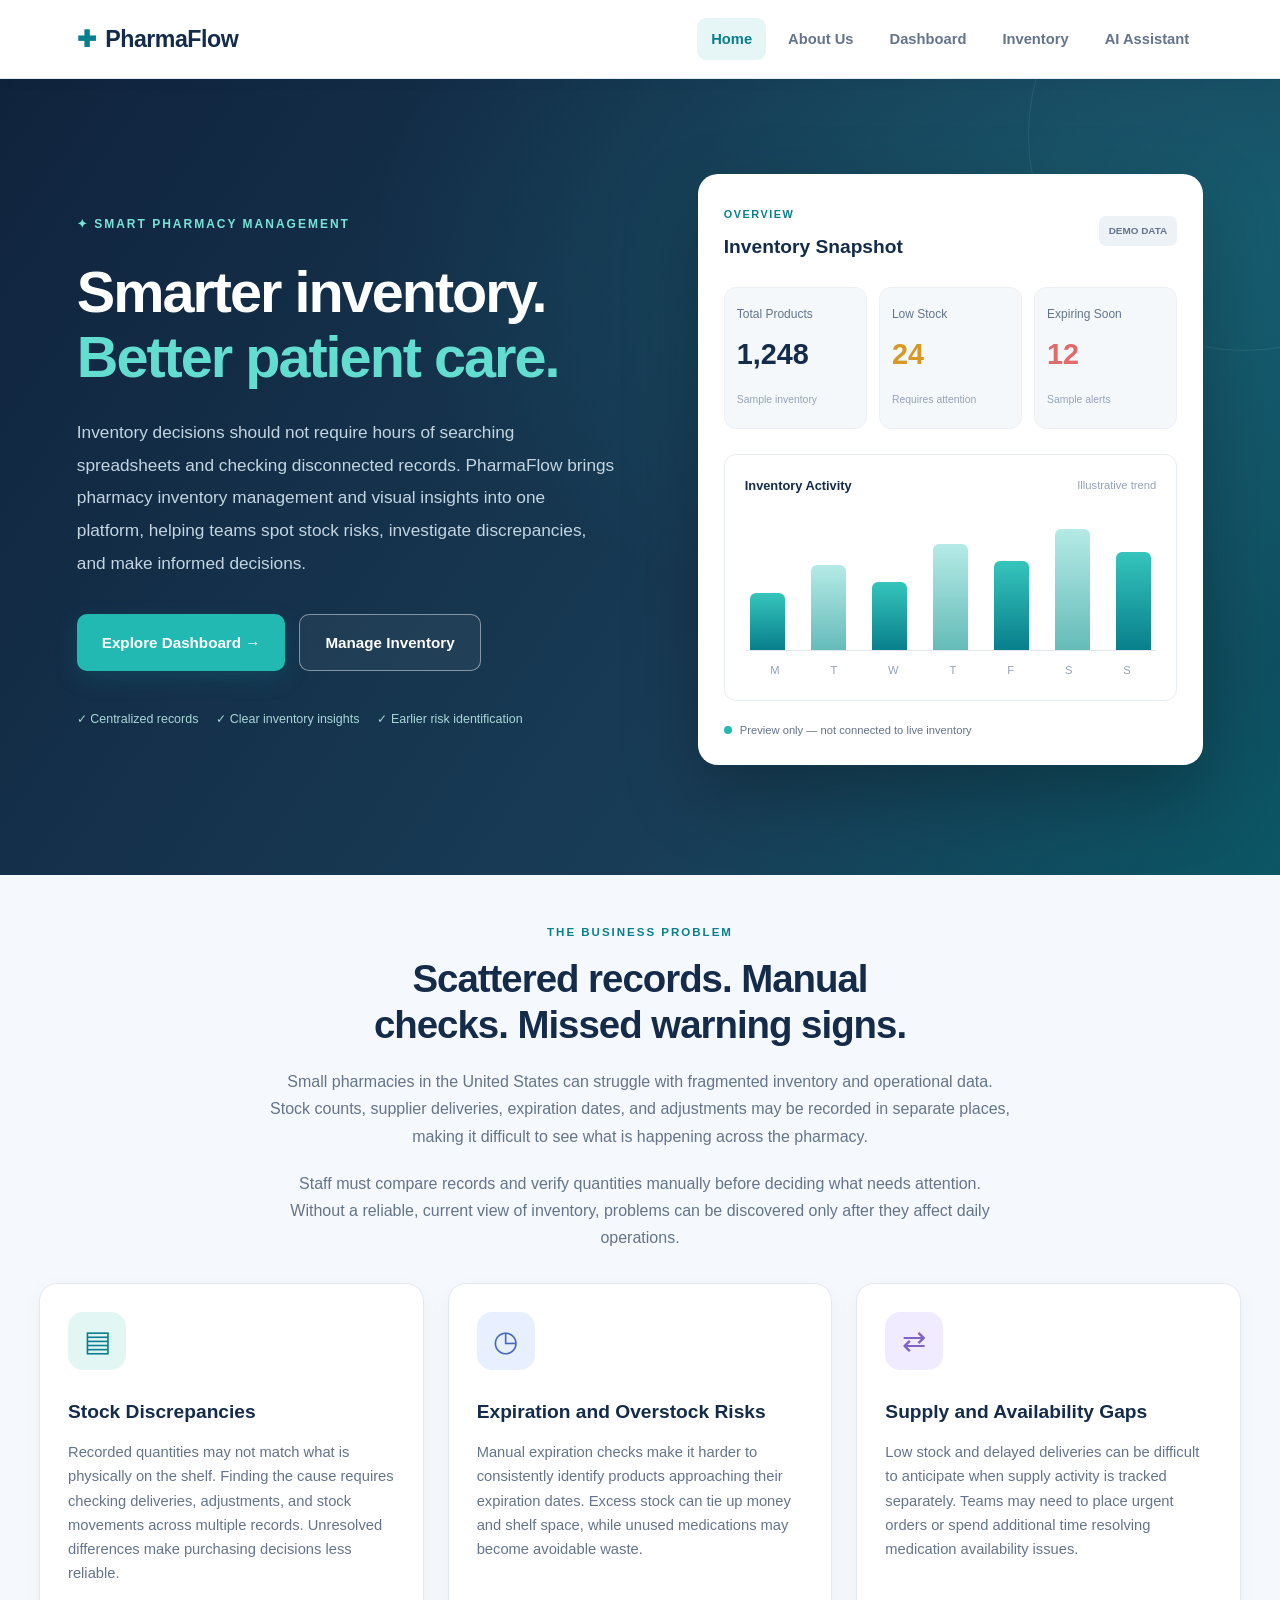
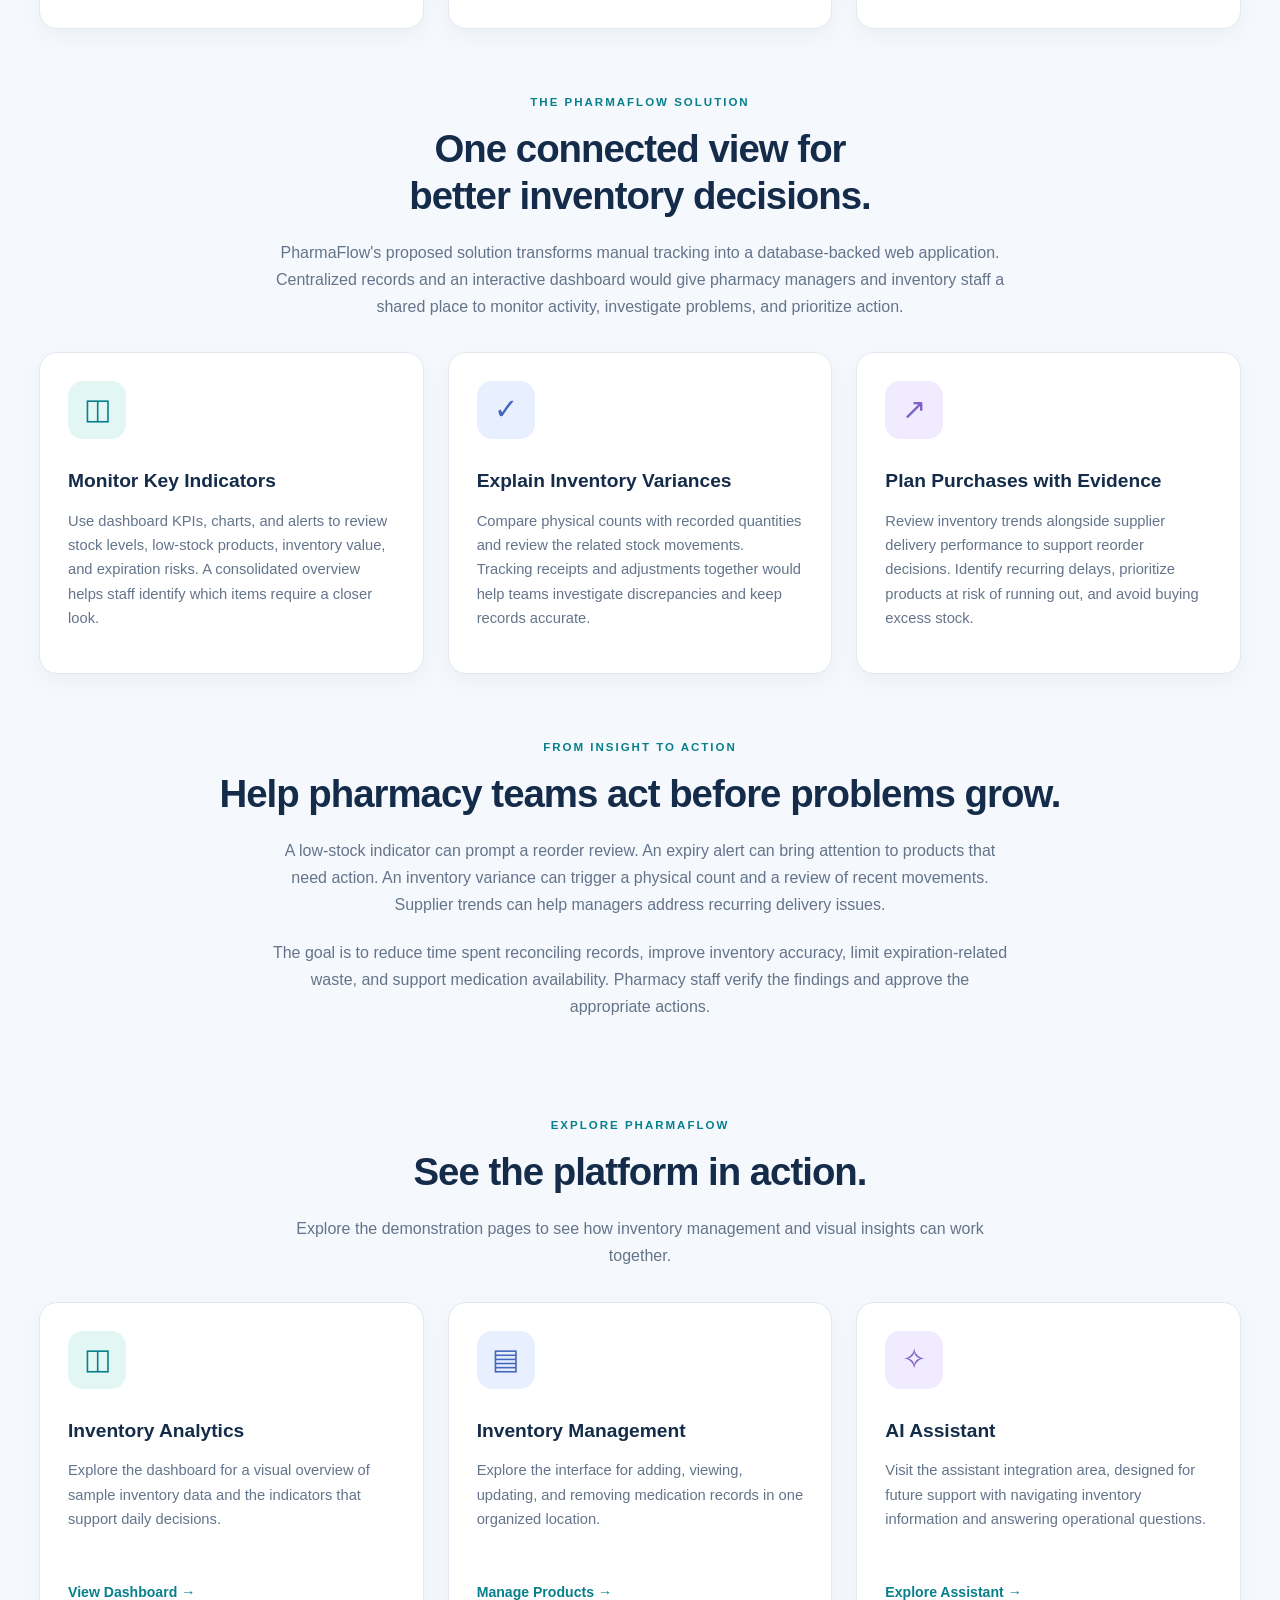
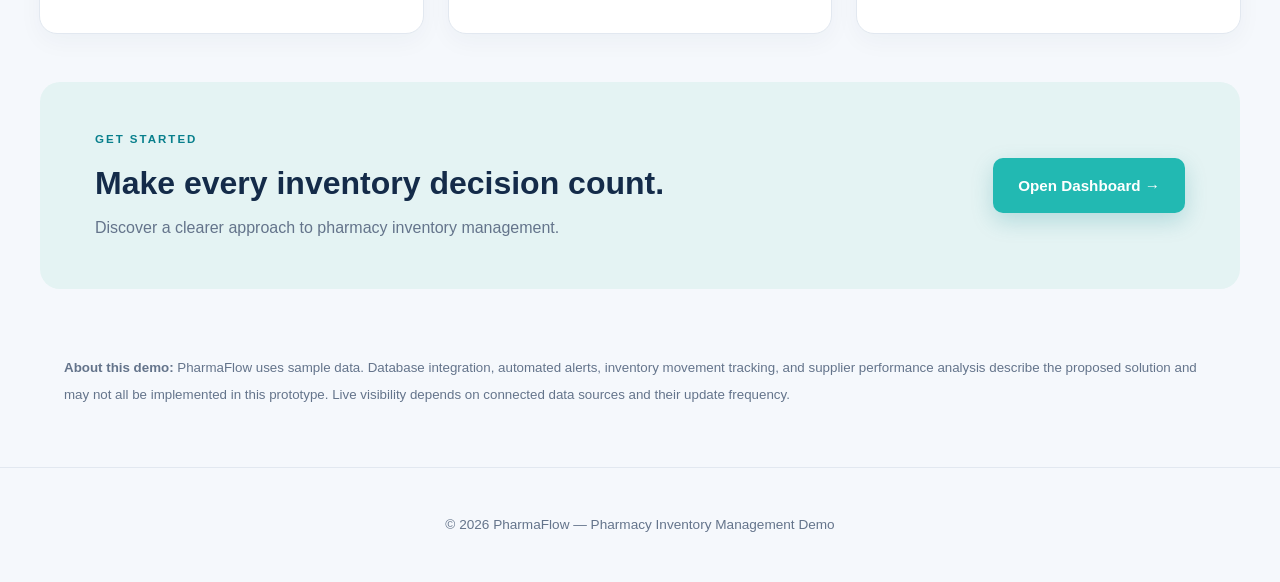
==== commit a2cecd72: "Updated landing page to include business problem and solution details.  fixed spacing on .css file" ====
--- a/Assingment 3 Pharmacy Website/index.html
+++ b/Assingment 3 Pharmacy Website/index.html
@@ -11,10 +11,11 @@
 <body class="home-page">
 
     <header>
-        <nav class="site-nav">
+        <nav class="site-nav" aria-label="Main navigation">
             <a class="brand" href="index.html">PharmaFlow</a>
+
             <div class="nav-links">
-                <a class="active" href="index.html">Home</a>
+                <a class="active" href="index.html" aria-current="page">Home</a>
                 <a href="aboutus.html">About Us</a>
                 <a href="dashboard.html">Dashboard</a>
                 <a href="crud.html">Inventory</a>
@@ -40,25 +41,28 @@
                     </h1>
 
                     <p>
-                        Take control of your pharmacy operations
-                        with one streamlined platform. Monitor
-                        inventory, identify stock risks, explore
-                        insights, and manage medications with ease.
+                        Inventory decisions should not require hours of
+                        searching spreadsheets and checking disconnected
+                        records. PharmaFlow brings pharmacy inventory
+                        management and visual insights into one platform,
+                        helping teams spot stock risks, investigate
+                        discrepancies, and make informed decisions.
                     </p>
 
                     <div class="hero-buttons">
                         <a href="dashboard.html" class="hero-btn primary">
                             Explore Dashboard &rarr;
                         </a>
+
                         <a href="crud.html" class="hero-btn secondary">
                             Manage Inventory
                         </a>
                     </div>
 
                     <div class="hero-highlights">
-                        <span>✓ Inventory tracking</span>
-                        <span>✓ Data visualization</span>
-                        <span>✓ AI integration ready</span>
+                        <span>✓ Centralized records</span>
+                        <span>✓ Clear inventory insights</span>
+                        <span>✓ Earlier risk identification</span>
                     </div>
                 </div>
 
@@ -69,6 +73,7 @@
                             <span class="preview-label">OVERVIEW</span>
                             <h3>Inventory Snapshot</h3>
                         </div>
+
                         <span class="demo-tag">DEMO DATA</span>
                     </div>
 
@@ -98,7 +103,7 @@
                             <span>Illustrative trend</span>
                         </div>
 
-                        <div class="bar-chart" aria-label="Decorative sample bar chart">
+                        <div class="bar-chart" aria-hidden="true">
                             <div style="height:44%"></div>
                             <div style="height:66%"></div>
                             <div style="height:53%"></div>
@@ -108,9 +113,13 @@
                             <div style="height:76%"></div>
                         </div>
 
-                        <div class="chart-days">
-                            <span>M</span><span>T</span><span>W</span>
-                            <span>T</span><span>F</span><span>S</span>
+                        <div class="chart-days" aria-hidden="true">
+                            <span>M</span>
+                            <span>T</span>
+                            <span>W</span>
+                            <span>T</span>
+                            <span>F</span>
+                            <span>S</span>
                             <span>S</span>
                         </div>
                     </div>
@@ -124,48 +133,237 @@
             </div>
         </section>
 
-        <!-- FEATURES -->
+        <!-- BUSINESS PROBLEM -->
         <section class="home-features container">
 
             <div class="section-intro">
-                <span class="section-kicker">ONE CONNECTED PLATFORM</span>
-                <h2>Everything your pharmacy needs.</h2>
-                <p>
-                    Simple tools to make inventory management
-                    more organized, informed, and efficient.
+                <span class="section-kicker">THE BUSINESS PROBLEM</span>
+
+                <h2>Scattered records. Manual checks. Missed warning signs.</h2>
+
+                <p>
+                    Small pharmacies in the United States can struggle
+                    with fragmented inventory and operational data.
+                    Stock counts, supplier deliveries, expiration dates,
+                    and adjustments may be recorded in separate places,
+                    making it difficult to see what is happening across
+                    the pharmacy.
+                </p>
+
+                <p>
+                    Staff must compare records and verify quantities
+                    manually before deciding what needs attention.
+                    Without a reliable, current view of inventory,
+                    problems can be discovered only after they affect
+                    daily operations.
                 </p>
             </div>
 
             <div class="feature-grid">
 
+                <article class="feature-tile">
+                    <div class="feature-icon teal" aria-hidden="true">▤</div>
+
+                    <h3>Stock Discrepancies</h3>
+
+                    <p>
+                        Recorded quantities may not match what is
+                        physically on the shelf. Finding the cause
+                        requires checking deliveries, adjustments,
+                        and stock movements across multiple records.
+                        Unresolved differences make purchasing
+                        decisions less reliable.
+                    </p>
+                </article>
+
+                <article class="feature-tile">
+                    <div class="feature-icon blue" aria-hidden="true">◷</div>
+
+                    <h3>Expiration and Overstock Risks</h3>
+
+                    <p>
+                        Manual expiration checks make it harder to
+                        consistently identify products approaching
+                        their expiration dates. Excess stock can
+                        tie up money and shelf space, while unused
+                        medications may become avoidable waste.
+                    </p>
+                </article>
+
+                <article class="feature-tile">
+                    <div class="feature-icon purple" aria-hidden="true">⇄</div>
+
+                    <h3>Supply and Availability Gaps</h3>
+
+                    <p>
+                        Low stock and delayed deliveries can be
+                        difficult to anticipate when supply activity
+                        is tracked separately. Teams may need to
+                        place urgent orders or spend additional time
+                        resolving medication availability issues.
+                    </p>
+                </article>
+
+            </div>
+        </section>
+
+        <!-- PROPOSED SOLUTION -->
+        <section class="home-features container">
+
+            <div class="section-intro">
+                <span class="section-kicker">THE PHARMAFLOW SOLUTION</span>
+
+                <h2>One connected view for better inventory decisions.</h2>
+
+                <p>
+                    PharmaFlow's proposed solution transforms manual
+                    tracking into a database-backed web application.
+                    Centralized records and an interactive dashboard
+                    would give pharmacy managers and inventory staff
+                    a shared place to monitor activity, investigate
+                    problems, and prioritize action.
+                </p>
+            </div>
+
+            <div class="feature-grid">
+
+                <article class="feature-tile">
+                    <div class="feature-icon teal" aria-hidden="true">◫</div>
+
+                    <h3>Monitor Key Indicators</h3>
+
+                    <p>
+                        Use dashboard KPIs, charts, and alerts to
+                        review stock levels, low-stock products,
+                        inventory value, and expiration risks.
+                        A consolidated overview helps staff identify
+                        which items require a closer look.
+                    </p>
+                </article>
+
+                <article class="feature-tile">
+                    <div class="feature-icon blue" aria-hidden="true">✓</div>
+
+                    <h3>Explain Inventory Variances</h3>
+
+                    <p>
+                        Compare physical counts with recorded
+                        quantities and review the related stock
+                        movements. Tracking receipts and adjustments
+                        together would help teams investigate
+                        discrepancies and keep records accurate.
+                    </p>
+                </article>
+
+                <article class="feature-tile">
+                    <div class="feature-icon purple" aria-hidden="true">↗</div>
+
+                    <h3>Plan Purchases with Evidence</h3>
+
+                    <p>
+                        Review inventory trends alongside supplier
+                        delivery performance to support reorder
+                        decisions. Identify recurring delays,
+                        prioritize products at risk of running out,
+                        and avoid buying excess stock.
+                    </p>
+                </article>
+
+            </div>
+        </section>
+
+        <!-- BUSINESS VALUE -->
+        <section class="home-features container">
+
+            <div class="section-intro">
+                <span class="section-kicker">FROM INSIGHT TO ACTION</span>
+
+                <h2>Help pharmacy teams act before problems grow.</h2>
+
+                <p>
+                    A low-stock indicator can prompt a reorder review.
+                    An expiry alert can bring attention to products
+                    that need action. An inventory variance can trigger
+                    a physical count and a review of recent movements.
+                    Supplier trends can help managers address
+                    recurring delivery issues.
+                </p>
+
+                <p>
+                    The goal is to reduce time spent reconciling
+                    records, improve inventory accuracy, limit
+                    expiration-related waste, and support medication
+                    availability. Pharmacy staff verify the findings
+                    and approve the appropriate actions.
+                </p>
+            </div>
+
+        </section>
+
+        <!-- EXPLORE THE DEMO -->
+        <section class="home-features container">
+
+            <div class="section-intro">
+                <span class="section-kicker">EXPLORE PHARMAFLOW</span>
+
+                <h2>See the platform in action.</h2>
+
+                <p>
+                    Explore the demonstration pages to see how
+                    inventory management and visual insights can
+                    work together.
+                </p>
+            </div>
+
+            <div class="feature-grid">
+
                 <a href="dashboard.html" class="feature-tile">
-                    <div class="feature-icon teal">◫</div>
+                    <div class="feature-icon teal" aria-hidden="true">◫</div>
+
                     <h3>Inventory Analytics</h3>
-                    <p>
-                        Visualize stock levels, expiration risks,
-                        and inventory trends through interactive charts.
-                    </p>
-                    <span class="feature-link">View Dashboard &rarr;</span>
+
+                    <p>
+                        Explore the dashboard for a visual overview
+                        of sample inventory data and the indicators
+                        that support daily decisions.
+                    </p>
+
+                    <span class="feature-link">
+                        View Dashboard &rarr;
+                    </span>
                 </a>
 
                 <a href="crud.html" class="feature-tile">
-                    <div class="feature-icon blue">▤</div>
+                    <div class="feature-icon blue" aria-hidden="true">▤</div>
+
                     <h3>Inventory Management</h3>
-                    <p>
-                        Add, view, update, and remove medication
-                        records using a simple management interface.
-                    </p>
-                    <span class="feature-link">Manage Products &rarr;</span>
+
+                    <p>
+                        Explore the interface for adding, viewing,
+                        updating, and removing medication records
+                        in one organized location.
+                    </p>
+
+                    <span class="feature-link">
+                        Manage Products &rarr;
+                    </span>
                 </a>
 
                 <a href="bot.html" class="feature-tile">
-                    <div class="feature-icon purple">✧</div>
+                    <div class="feature-icon purple" aria-hidden="true">✧</div>
+
                     <h3>AI Assistant</h3>
-                    <p>
-                        Explore the chatbot integration area
-                        designed for future pharmacy assistance.
-                    </p>
-                    <span class="feature-link">Explore Assistant &rarr;</span>
+
+                    <p>
+                        Visit the assistant integration area,
+                        designed for future support with navigating
+                        inventory information and answering
+                        operational questions.
+                    </p>
+
+                    <span class="feature-link">
+                        Explore Assistant &rarr;
+                    </span>
                 </a>
 
             </div>
@@ -175,16 +373,35 @@
         <section class="home-cta">
             <div>
                 <span class="section-kicker">GET STARTED</span>
+
                 <h2>Make every inventory decision count.</h2>
-                <p>
-                    Explore the pharmacy inventory management demo.
-                </p>
-            </div>
+
+                <p>
+                    Discover a clearer approach to pharmacy
+                    inventory management.
+                </p>
+            </div>
+
             <a href="dashboard.html" class="hero-btn primary">
                 Open Dashboard &rarr;
             </a>
         </section>
 
+        <!-- DEMO SCOPE -->
+        <section class="container">
+            <p>
+                <small>
+                    <strong>About this demo:</strong>
+                    PharmaFlow uses sample data. Database integration,
+                    automated alerts, inventory movement tracking,
+                    and supplier performance analysis describe the
+                    proposed solution and may not all be implemented
+                    in this prototype. Live visibility depends on
+                    connected data sources and their update frequency.
+                </small>
+            </p>
+        </section>
+
     </main>
 
     <footer class="site-footer">
@@ -192,5 +409,6 @@
     </footer>
 
     <script src="js/main.js"></script>
+
 </body>
-</html>
+</html>
--- a/Assingment 3 Pharmacy Website/css/site.css
+++ b/Assingment 3 Pharmacy Website/css/site.css
@@ -2289,3 +2289,74 @@
     .inventory-page #itemsTable .table-delete-btn:hover {
         background: #ffe0e0;
     }
+/* Landing page spacing */
+.home-page .home-features {
+    padding-top: 48px;
+    padding-bottom: 48px;
+    margin-top: 0;
+    margin-bottom: 0;
+    min-height: auto;
+}
+
+    .home-page .home-features + .home-features {
+        padding-top: 16px;
+    }
+
+.home-page .section-intro {
+    max-width: 850px;
+    margin: 0 auto 32px;
+}
+
+.home-page .section-kicker {
+    display: block;
+    margin-bottom: 14px;
+}
+
+.home-page .section-intro h2 {
+    margin: 0 0 20px;
+    line-height: 1.2;
+    text-wrap: balance;
+}
+
+.home-page .section-intro p {
+    max-width: 740px;
+    margin: 0 auto;
+    line-height: 1.7;
+}
+
+    .home-page .section-intro p + p {
+        margin-top: 20px;
+    }
+
+.home-page .feature-grid {
+    gap: 24px;
+}
+
+.home-page .feature-tile {
+    padding: 28px;
+}
+
+    .home-page .feature-tile h3 {
+        margin-top: 16px;
+        margin-bottom: 12px;
+    }
+
+    .home-page .feature-tile p {
+        margin-top: 0;
+        line-height: 1.65;
+    }
+
+@media (max-width: 600px) {
+    .home-page .home-features {
+        padding-top: 32px;
+        padding-bottom: 32px;
+    }
+
+    .home-page .section-intro {
+        margin-bottom: 24px;
+    }
+
+    .home-page .feature-tile {
+        padding: 22px;
+    }
+}
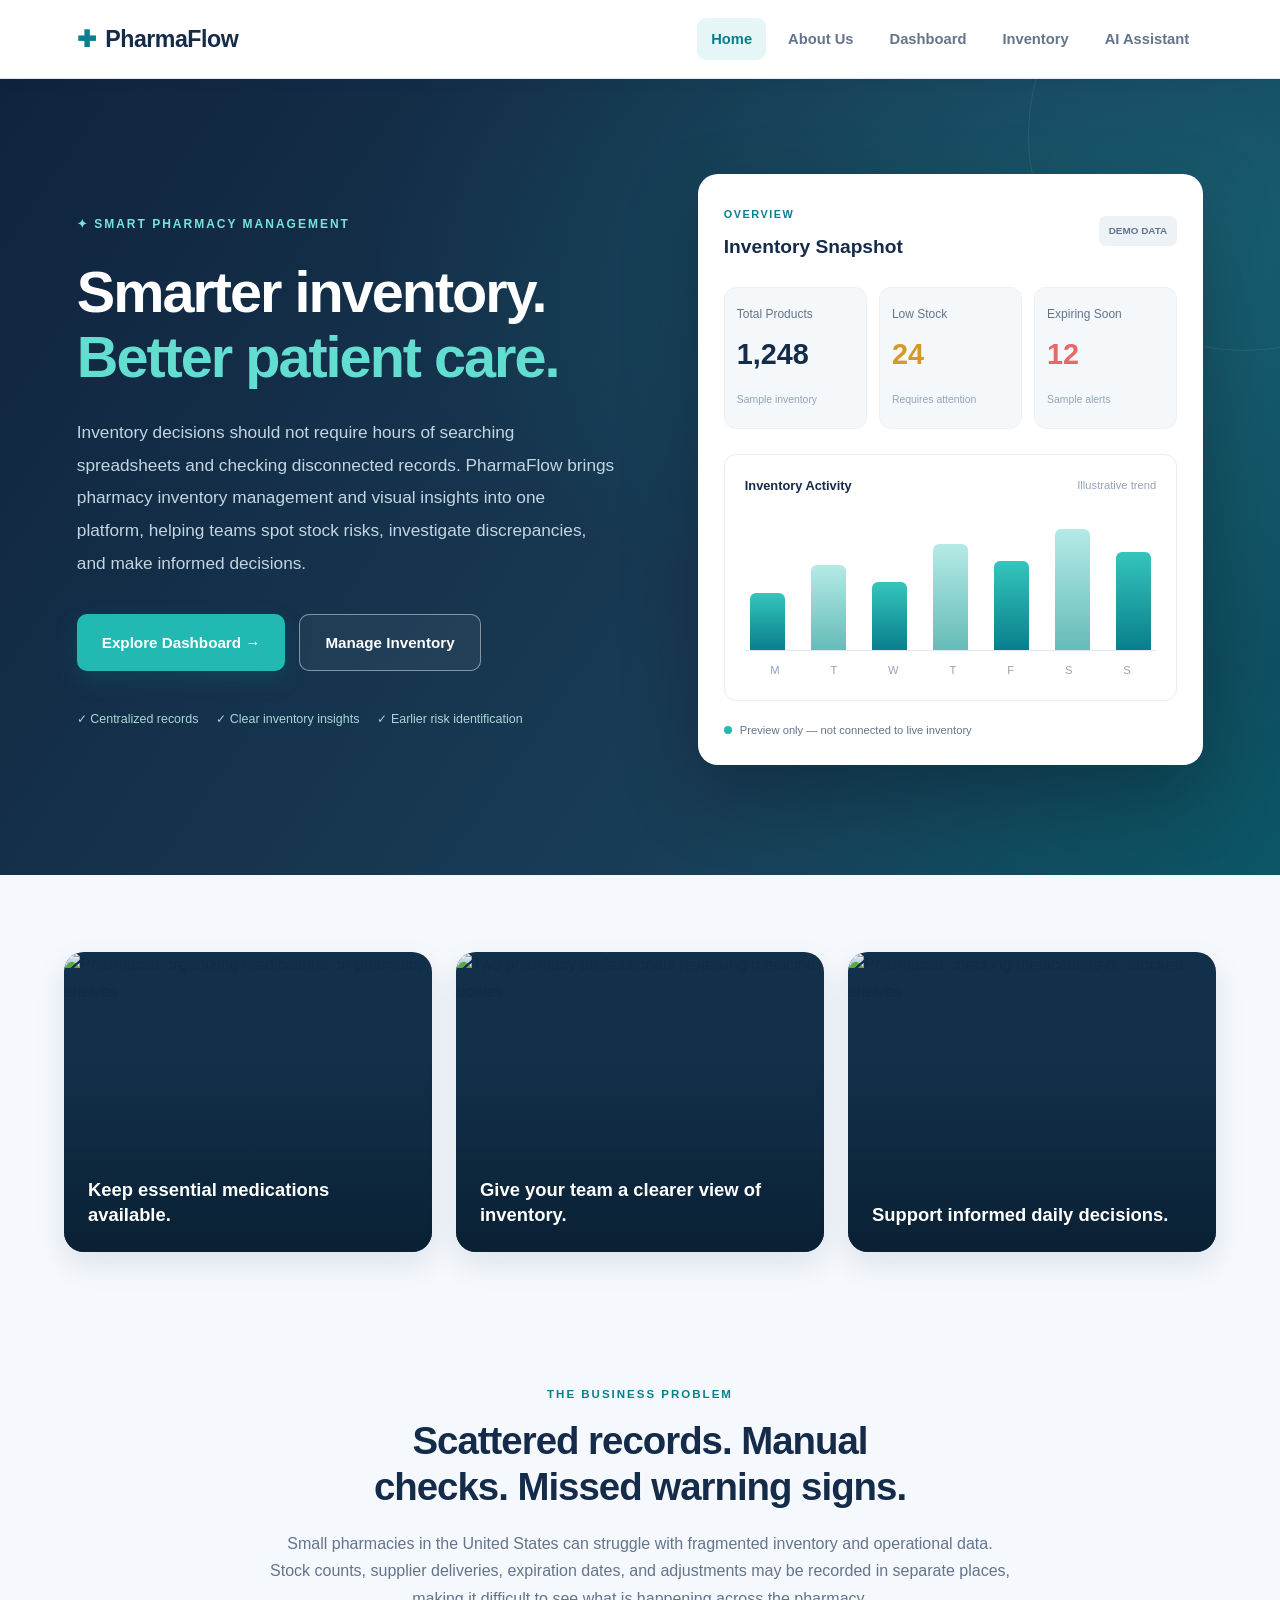
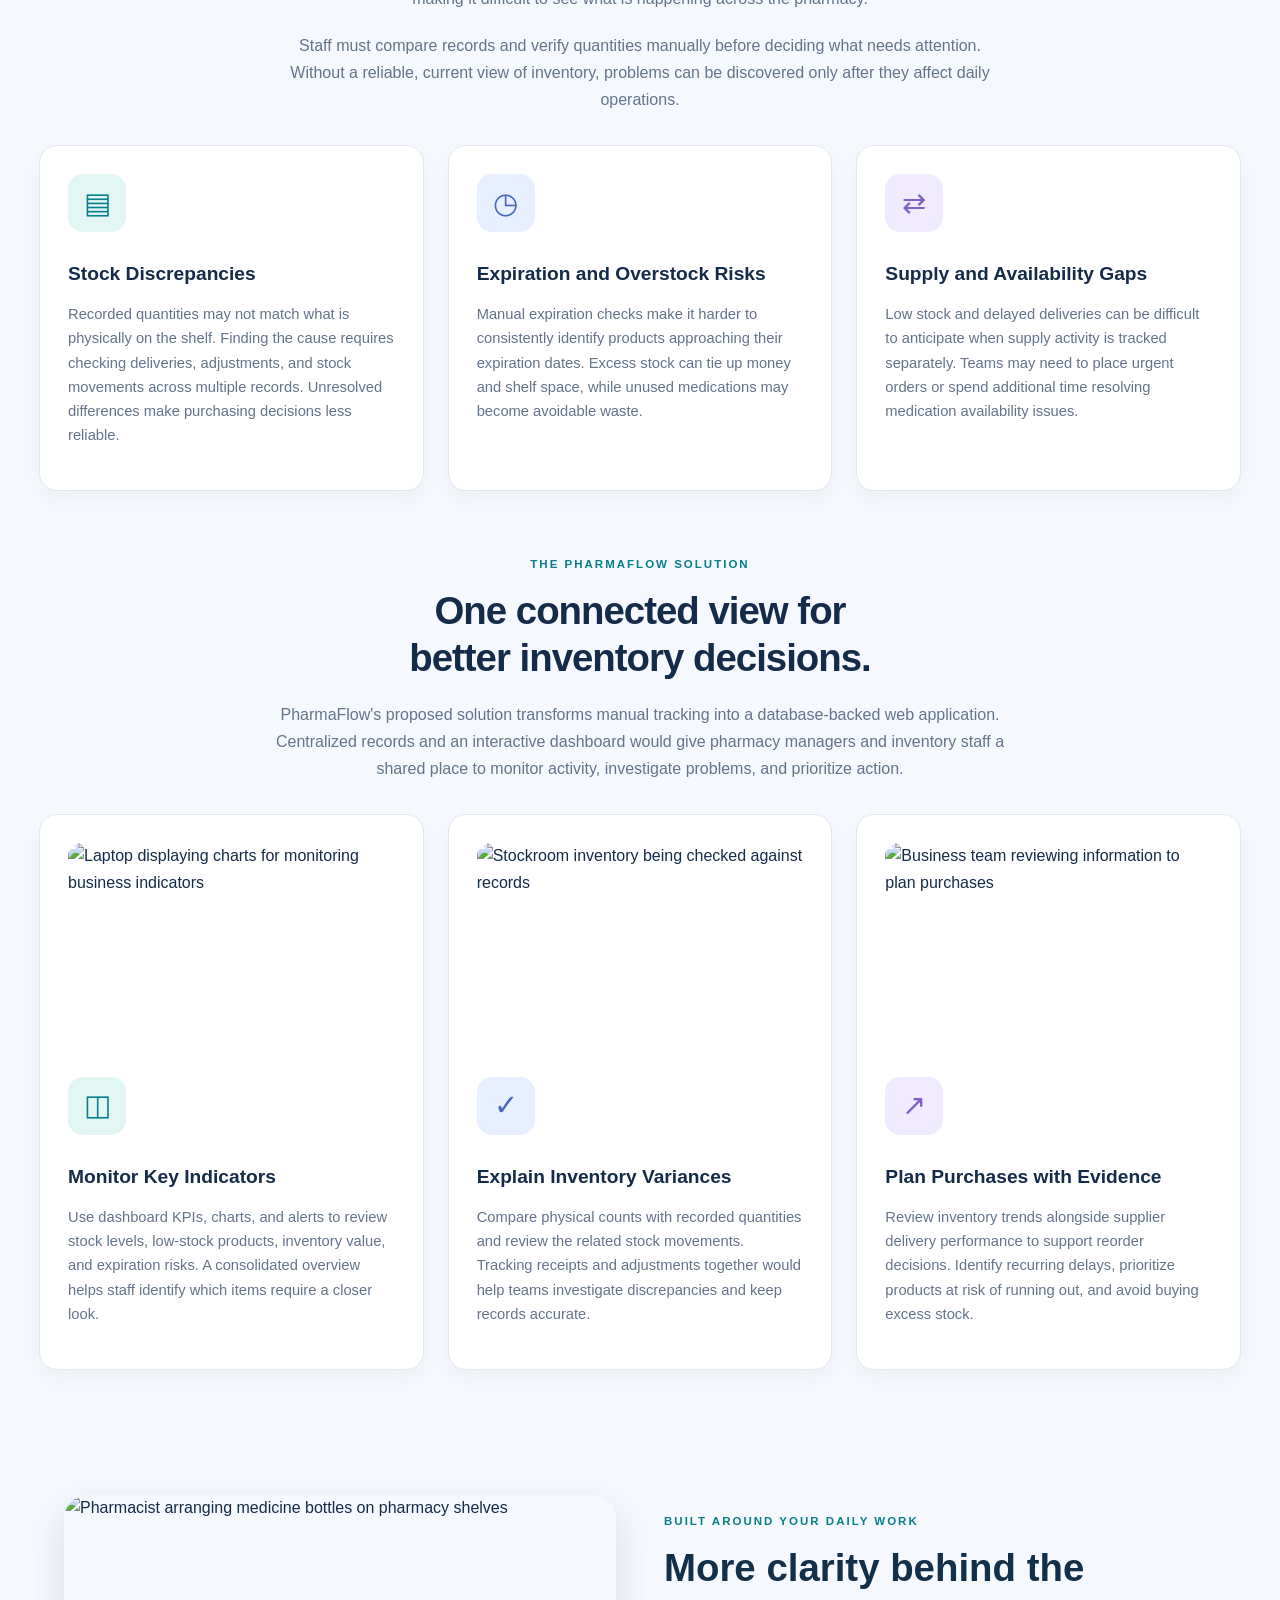
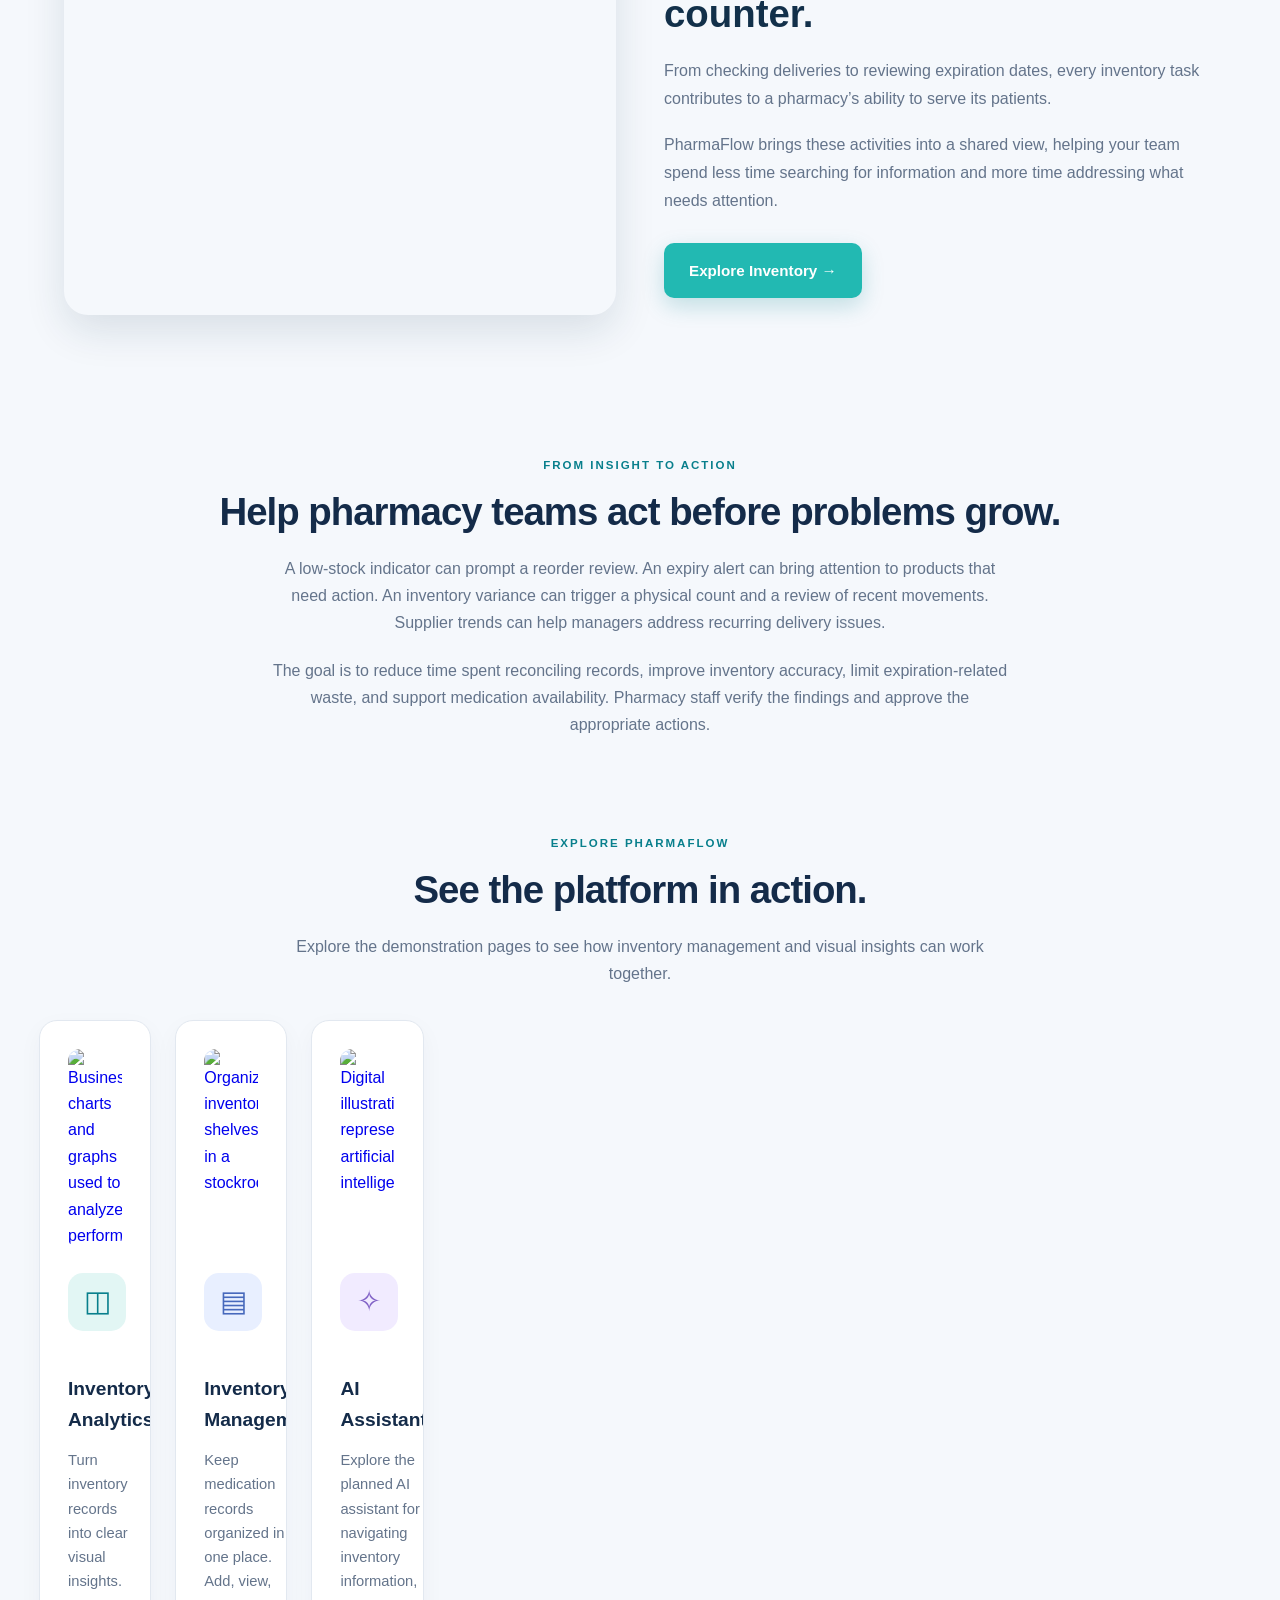
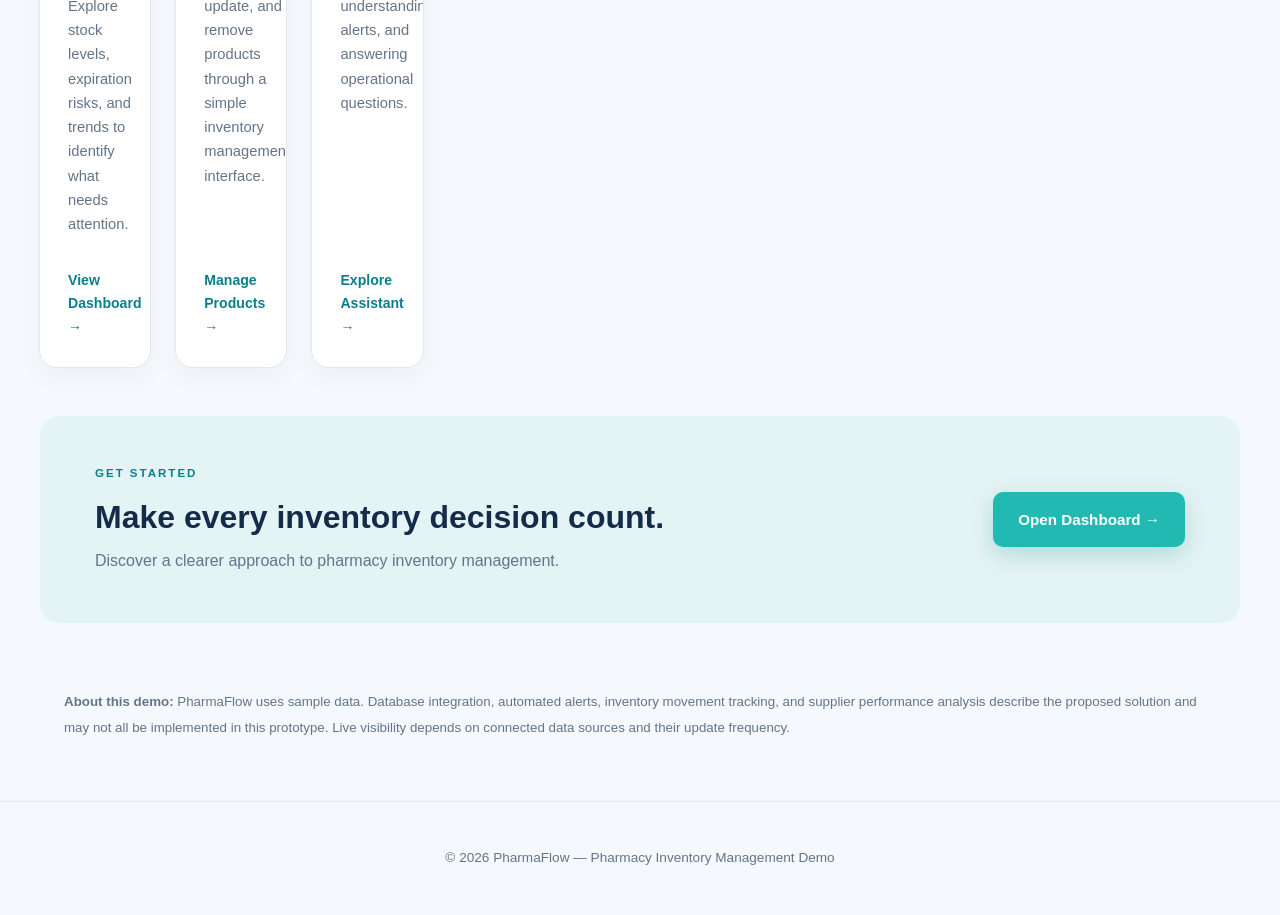
==== commit 93cbdd18: "Added in pictures to the website" ====
--- a/Assingment 3 Pharmacy Website/index.html
+++ b/Assingment 3 Pharmacy Website/index.html
@@ -132,7 +132,29 @@
 
             </div>
         </section>
-
+        <!-- PHARMACY PHOTOS -->
+        <section class="pharmacy-gallery container" aria-label="Pharmacy operations">
+            <figure>
+                <img src="https://images.pexels.com/photos/9629685/pexels-photo-9629685.jpeg?auto=compress&cs=tinysrgb&w=1000"
+                     alt="Pharmacist organizing medications on pharmacy shelves"
+                     loading="lazy">
+                <figcaption>Keep essential medications available.</figcaption>
+            </figure>
+
+            <figure>
+                <img src="https://images.pexels.com/photos/8657370/pexels-photo-8657370.jpeg?auto=compress&cs=tinysrgb&w=1000"
+                     alt="Two pharmacy professionals reviewing medicine bottles"
+                     loading="lazy">
+                <figcaption>Give your team a clearer view of inventory.</figcaption>
+            </figure>
+
+            <figure>
+                <img src="https://images.pexels.com/photos/14797855/pexels-photo-14797855.jpeg?auto=compress&cs=tinysrgb&w=1000"
+                     alt="Pharmacist checking medications on stocked shelves"
+                     loading="lazy">
+                <figcaption>Support informed daily decisions.</figcaption>
+            </figure>
+        </section>
         <!-- BUSINESS PROBLEM -->
         <section class="home-features container">
 
@@ -228,50 +250,93 @@
             <div class="feature-grid">
 
                 <article class="feature-tile">
+                    <img class="solution-photo"
+                         src="https://images.pexels.com/photos/669615/pexels-photo-669615.jpeg?auto=compress&cs=tinysrgb&w=900"
+                         alt="Laptop displaying charts for monitoring business indicators"
+                         loading="lazy">
+
                     <div class="feature-icon teal" aria-hidden="true">◫</div>
 
                     <h3>Monitor Key Indicators</h3>
 
                     <p>
-                        Use dashboard KPIs, charts, and alerts to
-                        review stock levels, low-stock products,
-                        inventory value, and expiration risks.
-                        A consolidated overview helps staff identify
-                        which items require a closer look.
-                    </p>
-                </article>
-
-                <article class="feature-tile">
+                        Use dashboard KPIs, charts, and alerts to review
+                        stock levels, low-stock products, inventory value,
+                        and expiration risks. A consolidated overview helps
+                        staff identify which items require a closer look.
+                    </p>
+                </article>
+
+                <article class="feature-tile">
+                    <img class="solution-photo"
+                         src="https://images.pexels.com/photos/4481326/pexels-photo-4481326.jpeg?auto=compress&cs=tinysrgb&w=900"
+                         alt="Stockroom inventory being checked against records"
+                         loading="lazy">
+
                     <div class="feature-icon blue" aria-hidden="true">✓</div>
 
                     <h3>Explain Inventory Variances</h3>
 
                     <p>
-                        Compare physical counts with recorded
-                        quantities and review the related stock
-                        movements. Tracking receipts and adjustments
-                        together would help teams investigate
-                        discrepancies and keep records accurate.
-                    </p>
-                </article>
-
-                <article class="feature-tile">
+                        Compare physical counts with recorded quantities
+                        and review the related stock movements. Tracking
+                        receipts and adjustments together would help
+                        teams investigate discrepancies and keep
+                        records accurate.
+                    </p>
+                </article>
+
+                <article class="feature-tile">
+                    <img class="solution-photo"
+                         src="https://images.pexels.com/photos/7681091/pexels-photo-7681091.jpeg?auto=compress&cs=tinysrgb&w=900"
+                         alt="Business team reviewing information to plan purchases"
+                         loading="lazy">
+
                     <div class="feature-icon purple" aria-hidden="true">↗</div>
 
                     <h3>Plan Purchases with Evidence</h3>
 
                     <p>
                         Review inventory trends alongside supplier
-                        delivery performance to support reorder
-                        decisions. Identify recurring delays,
-                        prioritize products at risk of running out,
-                        and avoid buying excess stock.
-                    </p>
-                </article>
-
-            </div>
-        </section>
-
+                        delivery performance to support reorder decisions.
+                        Identify recurring delays, prioritize products
+                        at risk of running out, and avoid buying
+                        excess stock.
+                    </p>
+                </article>
+
+            </div>
+        </section>
+        <!-- PHARMACY FEATURE PHOTO -->
+        <section class="pharmacy-feature container">
+            <div class="pharmacy-feature-image">
+                <img src="https://images.pexels.com/photos/8657365/pexels-photo-8657365.jpeg?auto=compress&cs=tinysrgb&w=1400"
+                     alt="Pharmacist arranging medicine bottles on pharmacy shelves"
+                     loading="lazy">
+            </div>
+
+            <div class="pharmacy-feature-content">
+                <span class="section-kicker">BUILT AROUND YOUR DAILY WORK</span>
+
+                <h2>More clarity behind the counter.</h2>
+
+                <p>
+                    From checking deliveries to reviewing expiration dates,
+                    every inventory task contributes to a pharmacy’s ability
+                    to serve its patients.
+                </p>
+
+                <p>
+                    PharmaFlow brings these activities into a shared view,
+                    helping your team spend less time searching for information
+                    and more time addressing what needs attention.
+                </p>
+
+                <a href="crud.html" class="hero-btn primary">
+                    Explore Inventory &rarr;
+                </a>
+            </div>
+        </section>
         <!-- BUSINESS VALUE -->
         <section class="home-features container">
 
@@ -317,55 +382,66 @@
 
             <div class="feature-grid">
 
-                <a href="dashboard.html" class="feature-tile">
-                    <div class="feature-icon teal" aria-hidden="true">◫</div>
-
-                    <h3>Inventory Analytics</h3>
-
-                    <p>
-                        Explore the dashboard for a visual overview
-                        of sample inventory data and the indicators
-                        that support daily decisions.
-                    </p>
-
-                    <span class="feature-link">
-                        View Dashboard &rarr;
-                    </span>
-                </a>
-
-                <a href="crud.html" class="feature-tile">
-                    <div class="feature-icon blue" aria-hidden="true">▤</div>
-
-                    <h3>Inventory Management</h3>
-
-                    <p>
-                        Explore the interface for adding, viewing,
-                        updating, and removing medication records
-                        in one organized location.
-                    </p>
-
-                    <span class="feature-link">
-                        Manage Products &rarr;
-                    </span>
-                </a>
-
-                <a href="bot.html" class="feature-tile">
-                    <div class="feature-icon purple" aria-hidden="true">✧</div>
-
-                    <h3>AI Assistant</h3>
-
-                    <p>
-                        Visit the assistant integration area,
-                        designed for future support with navigating
-                        inventory information and answering
-                        operational questions.
-                    </p>
-
-                    <span class="feature-link">
-                        Explore Assistant &rarr;
-                    </span>
-                </a>
-
+                <div class="feature-grid">
+
+                    <a href="dashboard.html" class="feature-tile feature-photo-card">
+                        <img class="feature-card-photo"
+                            src="https://images.pexels.com/photos/590022/pexels-photo-590022.jpeg?auto=compress&cs=tinysrgb&w=900"
+alt="Business charts and graphs used to analyze performance"
+                             loading="lazy">
+
+                        <div class="feature-icon teal" aria-hidden="true">◫</div>
+
+                        <h3>Inventory Analytics</h3>
+
+                        <p>
+                            Turn inventory records into clear visual insights.
+                            Explore stock levels, expiration risks, and trends
+                            to identify what needs attention.
+                        </p>
+
+                        <span class="feature-link">View Dashboard &rarr;</span>
+                    </a>
+
+                    <a href="crud.html" class="feature-tile feature-photo-card">
+                        <img class="feature-card-photo"
+                            src="https://images.pexels.com/photos/4481259/pexels-photo-4481259.jpeg?auto=compress&cs=tinysrgb&w=900"
+alt="Organized inventory shelves in a stockroom"
+                             loading="lazy">
+
+                        <div class="feature-icon blue" aria-hidden="true">▤</div>
+
+                        <h3>Inventory Management</h3>
+
+                        <p>
+                            Keep medication records organized in one place.
+                            Add, view, update, and remove products through
+                            a simple inventory management interface.
+                        </p>
+
+                        <span class="feature-link">Manage Products &rarr;</span>
+                    </a>
+
+                    <a href="bot.html" class="feature-tile feature-photo-card">
+                        <img class="feature-card-photo"
+                            src="https://images.pexels.com/photos/8386440/pexels-photo-8386440.jpeg?auto=compress&cs=tinysrgb&w=900"
+alt="Digital illustration representing artificial intelligence"
+                             loading="lazy">
+
+                        <div class="feature-icon purple" aria-hidden="true">✧</div>
+
+                        <h3>AI Assistant</h3>
+
+                        <p>
+                            Explore the planned AI assistant for navigating
+                            inventory information, understanding alerts,
+                            and answering operational questions.
+                        </p>
+
+                        <span class="feature-link">Explore Assistant &rarr;</span>
+                    </a>
+
+                </div>
             </div>
         </section>
 
--- a/Assingment 3 Pharmacy Website/css/site.css
+++ b/Assingment 3 Pharmacy Website/css/site.css
@@ -2359,4 +2359,156 @@
     .home-page .feature-tile {
         padding: 22px;
     }
+}
+/* Pharmacy photography */
+.home-page .pharmacy-gallery {
+    display: grid;
+    grid-template-columns: repeat(3, minmax(0, 1fr));
+    gap: 24px;
+    padding-top: 32px;
+    padding-bottom: 40px;
+}
+
+    .home-page .pharmacy-gallery figure {
+        position: relative;
+        margin: 0;
+        overflow: hidden;
+        border-radius: 20px;
+        background: #12304a;
+        box-shadow: 0 12px 30px rgba(18, 48, 74, 0.1);
+    }
+
+    .home-page .pharmacy-gallery img {
+        display: block;
+        width: 100%;
+        height: 300px;
+        object-fit: cover;
+        object-position: center;
+        transition: transform 0.3s ease;
+    }
+
+    .home-page .pharmacy-gallery figure::after {
+        content: "";
+        position: absolute;
+        inset: 0;
+        background: linear-gradient( to bottom, transparent 35%, rgba(9, 30, 48, 0.85) );
+        pointer-events: none;
+    }
+
+    .home-page .pharmacy-gallery figcaption {
+        position: absolute;
+        bottom: 24px;
+        left: 24px;
+        right: 24px;
+        z-index: 1;
+        color: #fff;
+        font-size: 1.15rem;
+        font-weight: 600;
+        line-height: 1.4;
+    }
+
+@media (hover: hover) and (prefers-reduced-motion: no-preference) {
+    .home-page .pharmacy-gallery figure:hover img {
+        transform: scale(1.04);
+    }
+}
+
+@media (max-width: 700px) {
+    .home-page .pharmacy-gallery {
+        grid-template-columns: 1fr;
+        gap: 18px;
+    }
+
+        .home-page .pharmacy-gallery img {
+            height: 260px;
+        }
+}
+/* Additional pharmacy photo section */
+.home-page .pharmacy-feature {
+    display: grid;
+    grid-template-columns: 1fr 1fr;
+    align-items: center;
+    gap: 48px;
+    padding-top: 32px;
+    padding-bottom: 48px;
+}
+
+.home-page .pharmacy-feature-image {
+    overflow: hidden;
+    border-radius: 24px;
+    box-shadow: 0 16px 40px rgba(18, 48, 74, 0.12);
+}
+
+    .home-page .pharmacy-feature-image img {
+        display: block;
+        width: 100%;
+        height: 420px;
+        object-fit: cover;
+        object-position: center;
+    }
+
+.home-page .pharmacy-feature-content h2 {
+    margin: 0 0 20px;
+    color: #12304a;
+    font-size: clamp(1.8rem, 3vw, 2.6rem);
+    line-height: 1.2;
+}
+
+.home-page .pharmacy-feature-content p {
+    margin: 0 0 18px;
+    color: #64748b;
+    line-height: 1.75;
+}
+
+.home-page .pharmacy-feature-content .hero-btn {
+    display: inline-flex;
+    margin-top: 10px;
+}
+
+@media (max-width: 760px) {
+    .home-page .pharmacy-feature {
+        grid-template-columns: 1fr;
+        gap: 28px;
+    }
+
+    .home-page .pharmacy-feature-image img {
+        height: 300px;
+    }
+}
+/* Photos inside the three platform cards */
+.home-page .feature-photo-card {
+    display: flex;
+    flex-direction: column;
+    align-items: flex-start;
+    overflow: hidden;
+}
+
+.home-page .feature-card-photo {
+    display: block;
+    width: 100%;
+    height: 200px;
+    object-fit: cover;
+    object-position: center;
+    border-radius: 12px;
+    margin-bottom: 24px;
+}
+
+.home-page .feature-photo-card .feature-link {
+    margin-top: auto;
+    padding-top: 18px;
+}
+
+@media (max-width: 600px) {
+    .home-page .feature-card-photo {
+        height: 220px;
+    }
+}
+.home-page .solution-photo {
+    display: block;
+    width: 100%;
+    height: 210px;
+    object-fit: cover;
+    object-position: center;
+    border-radius: 14px;
+    margin-bottom: 24px;
 }
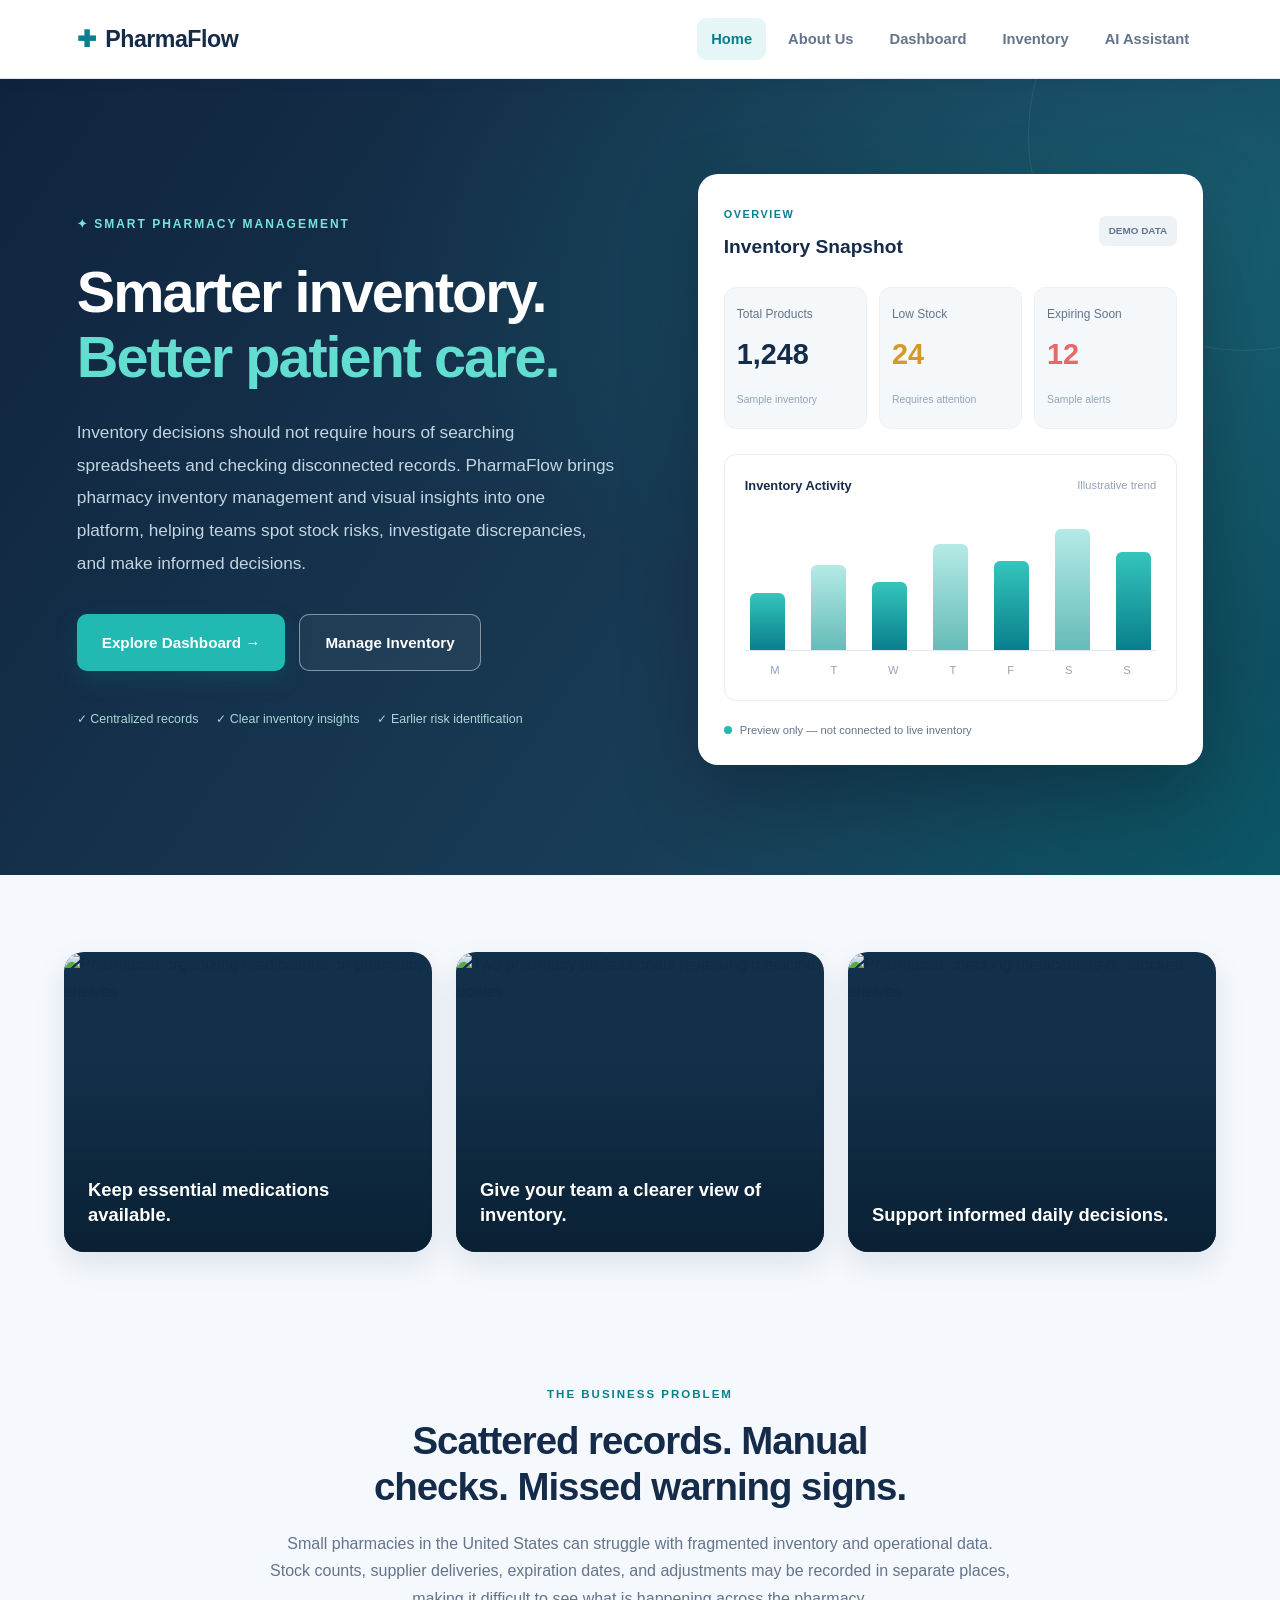
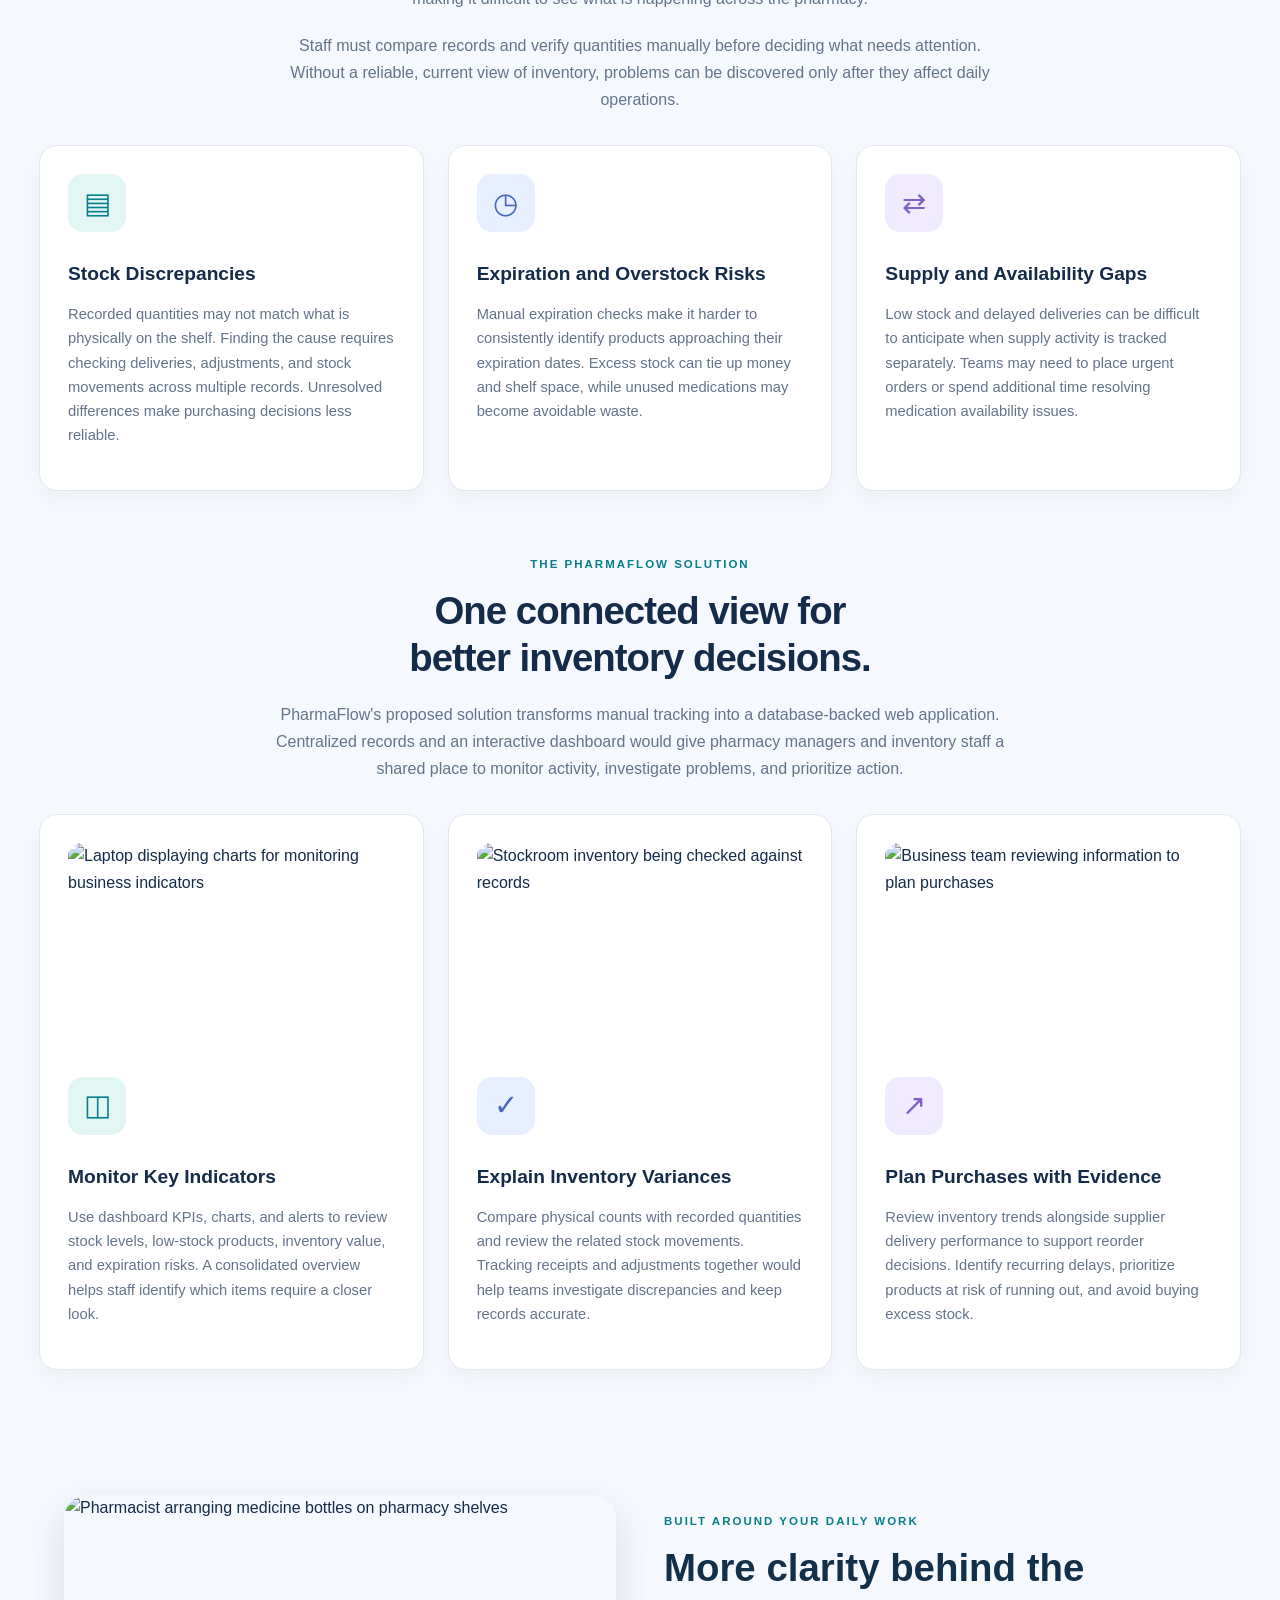
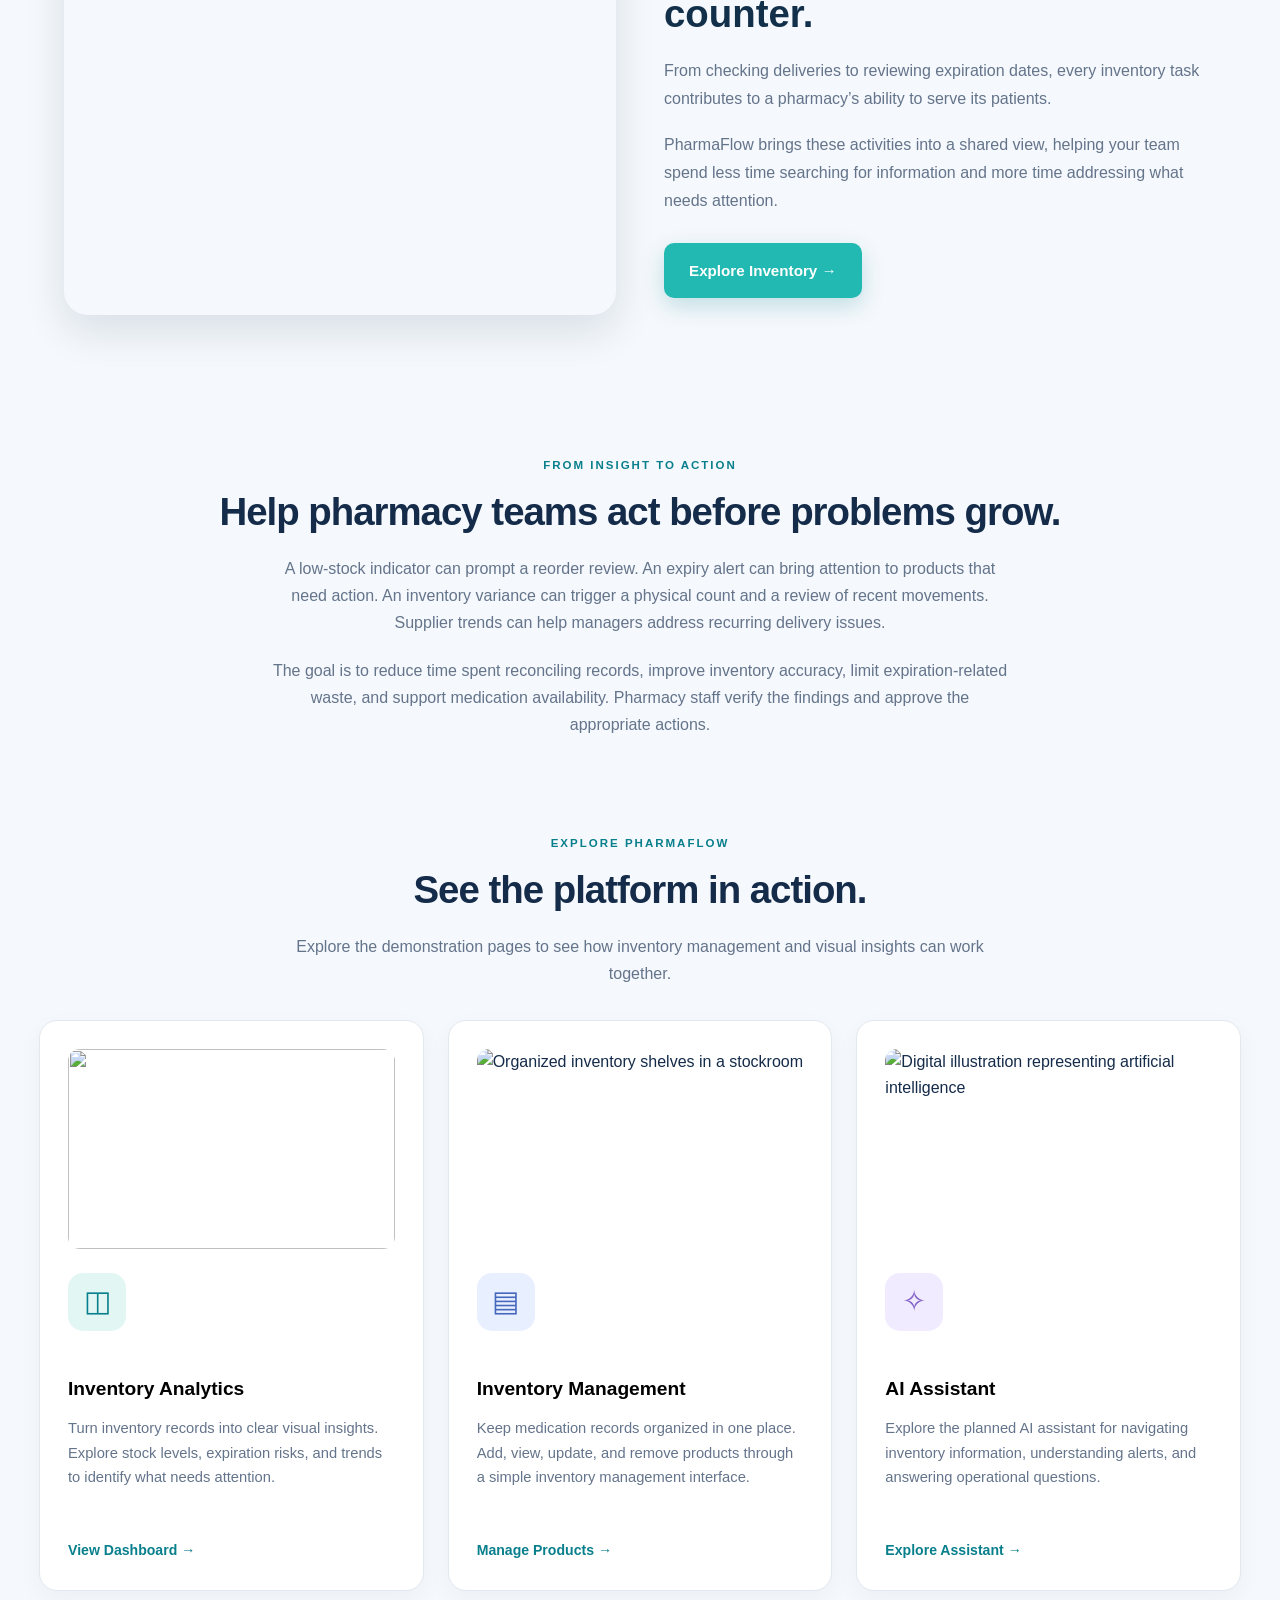
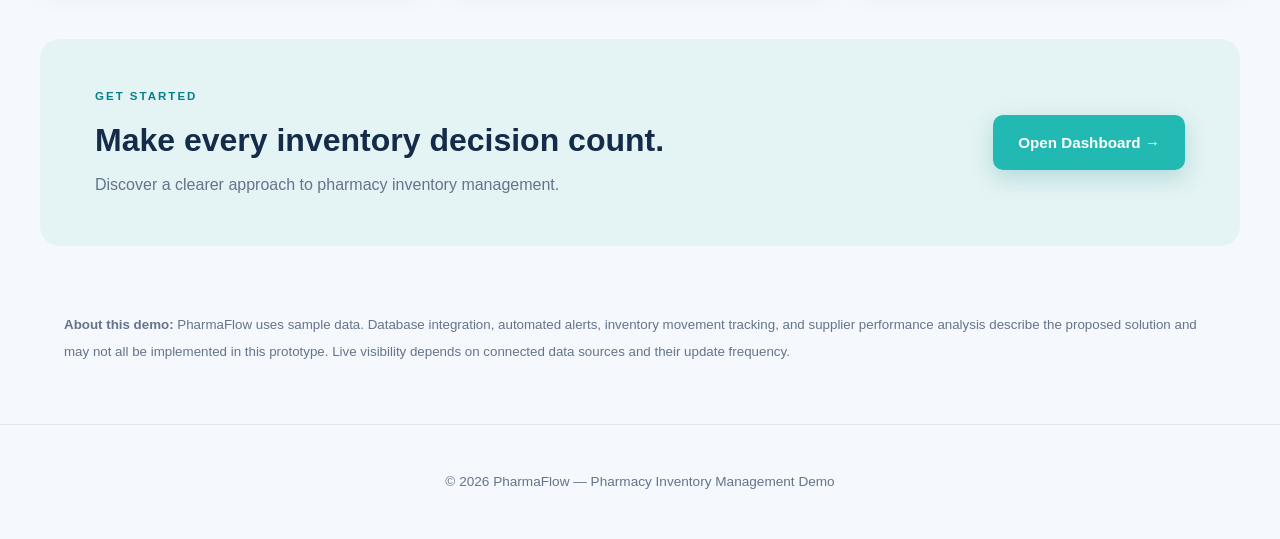
==== commit be57c5ca: "Modified the home-features-container section to be more responsive for larger screens" ====
--- a/Assingment 3 Pharmacy Website/index.html
+++ b/Assingment 3 Pharmacy Website/index.html
@@ -382,55 +382,46 @@
 
             <div class="feature-grid">
 
-                <div class="feature-grid">
-
-                    <a href="dashboard.html" class="feature-tile feature-photo-card">
-                        <img class="feature-card-photo"
-                            src="https://images.pexels.com/photos/590022/pexels-photo-590022.jpeg?auto=compress&cs=tinysrgb&w=900"
-alt="Business charts and graphs used to analyze performance"
-                             loading="lazy">
-
-                        <div class="feature-icon teal" aria-hidden="true">◫</div>
-
-                        <h3>Inventory Analytics</h3>
-
-                        <p>
-                            Turn inventory records into clear visual insights.
-                            Explore stock levels, expiration risks, and trends
-                            to identify what needs attention.
-                        </p>
-
-                        <span class="feature-link">View Dashboard &rarr;</span>
-                    </a>
-
-                    <a href="crud.html" class="feature-tile feature-photo-card">
-                        <img class="feature-card-photo"
-                            src="https://images.pexels.com/photos/4481259/pexels-photo-4481259.jpeg?auto=compress&cs=tinysrgb&w=900"
-alt="Organized inventory shelves in a stockroom"
-                             loading="lazy">
+                <div class="feature-tile feature-photo-card">
+                    <img class="feature-card-photo" src="https://images.pexels.com/photos/590022/pexels-photo-590022.jpeg?auto=compress&cs=tinysrgb&w=900" alt="" loading="lazy">
+                    
+                    <div class="feature-icon teal" aria-hidden="true">◫</div>
+                    
+                    <h3>
+                        <a href="dashboard.html" class="main-card-link">Inventory Analytics</a>
+                    </h3>
+                    
+                    <p>
+                        Turn inventory records into clear visual insights. Explore stock levels, expiration risks, and trends to identify what needs attention.
+                    </p>
+                    
+                    <span class="feature-link" aria-hidden="true">View Dashboard &rarr;</span>
+                </div>
+
+                <div class = "feature-tile feature-photo-card">
+
+                    <img class="feature-card-photo" src="https://images.pexels.com/photos/4481259/pexels-photo-4481259.jpeg?auto=compress&cs=tinysrgb&w=900" alt="Organized inventory shelves in a stockroom" loading="lazy">
 
                         <div class="feature-icon blue" aria-hidden="true">▤</div>
 
-                        <h3>Inventory Management</h3>
-
-                        <p>
-                            Keep medication records organized in one place.
+                        <h3><a href = "crud.html" class = "main-card-link">Inventory Management</a></h3>
+
+                        <p> Keep medication records organized in one place.
                             Add, view, update, and remove products through
                             a simple inventory management interface.
                         </p>
 
                         <span class="feature-link">Manage Products &rarr;</span>
-                    </a>
-
-                    <a href="bot.html" class="feature-tile feature-photo-card">
-                        <img class="feature-card-photo"
-                            src="https://images.pexels.com/photos/8386440/pexels-photo-8386440.jpeg?auto=compress&cs=tinysrgb&w=900"
-alt="Digital illustration representing artificial intelligence"
-                             loading="lazy">
+
+                </div>
+
+                <div class = "feature-tile feature-photo-card">
+
+                    <img class="feature-card-photo" src="https://images.pexels.com/photos/8386440/pexels-photo-8386440.jpeg?auto=compress&cs=tinysrgb&w=900" alt="Digital illustration representing artificial intelligence" loading="lazy">
 
                         <div class="feature-icon purple" aria-hidden="true">✧</div>
 
-                        <h3>AI Assistant</h3>
+                        <h3><a href = "bot.html" class = "main-card-link">AI Assistant</a></h3>
 
                         <p>
                             Explore the planned AI assistant for navigating
@@ -439,10 +430,12 @@
                         </p>
 
                         <span class="feature-link">Explore Assistant &rarr;</span>
-                    </a>
 
                 </div>
-            </div>
+
+
+            </div>
+            
         </section>
 
         <!-- CTA -->
--- a/Assingment 3 Pharmacy Website/css/site.css
+++ b/Assingment 3 Pharmacy Website/css/site.css
@@ -751,6 +751,25 @@
     gap: 24px;
 }
 
+.feature-photo-card {
+  position: relative;
+}
+
+.main-card-link::after {
+  content: "";
+  position: absolute;
+  top: 0;
+  right: 0;
+  bottom: 0;
+  left: 0;
+  z-index: 1;
+}
+
+.main-card-link {
+    color: black;
+    text-decoration: none;
+}
+
 .feature-tile {
     display: block;
     background: white;
